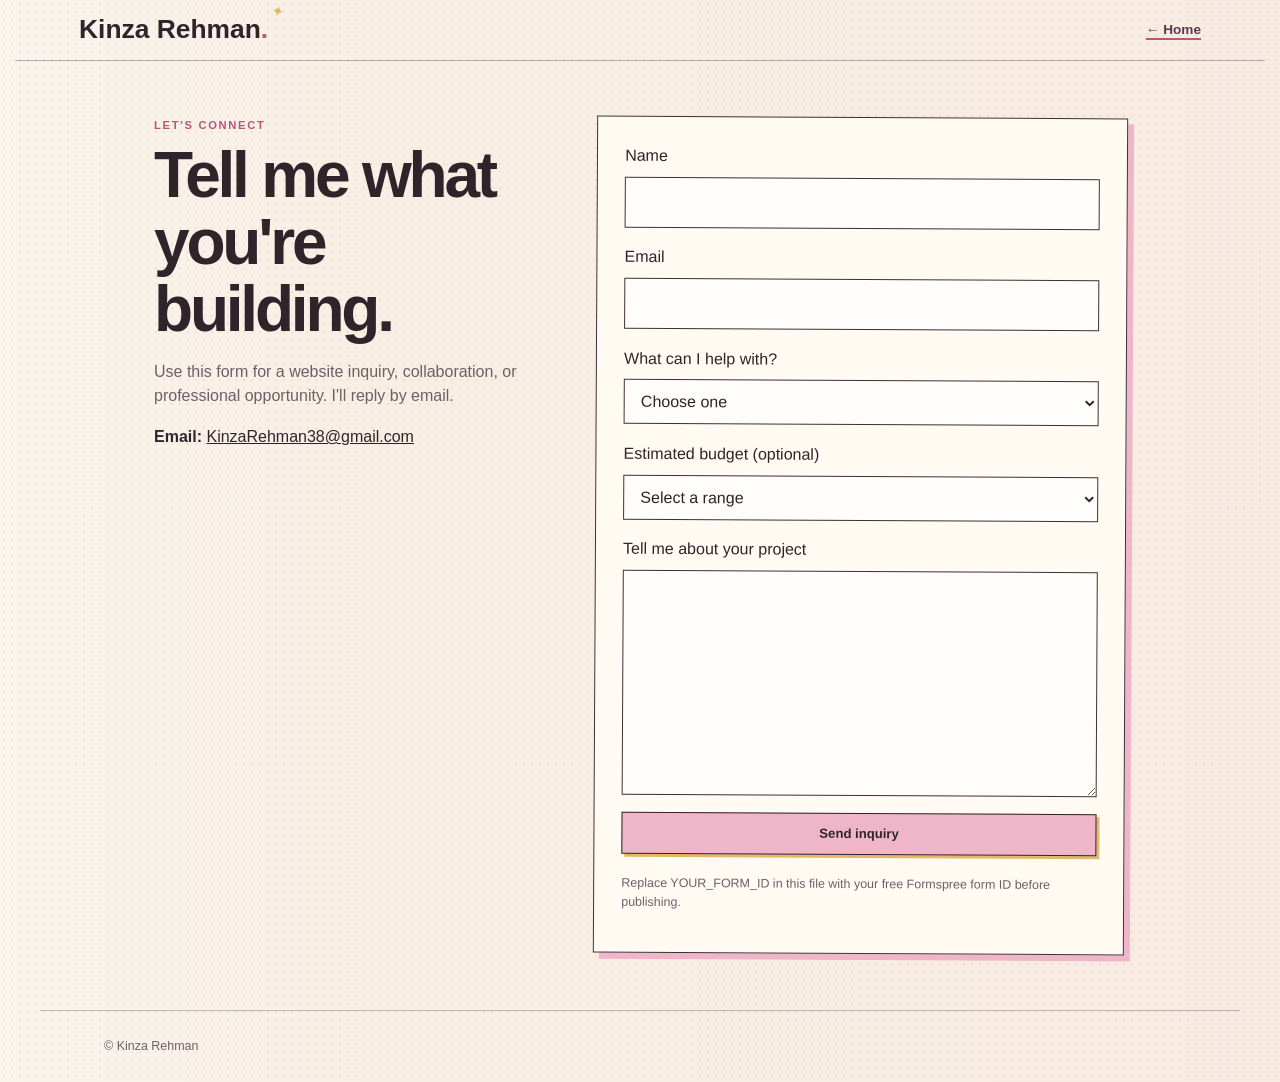
==== contact.html @ 25681f20 "editing main" ====
<!DOCTYPE html>
<html lang="en">
    <head>
    <meta charset="UTF-8">
    <meta name="viewport" content="width=device-width,initial-scale=1">
    <title>Contact | Kinza Rehman</title>
    <link rel="stylesheet" href="css/style.css">
    <script src="js/script.js" defer></script>
</head>
    <body>
        <header class="site-header">
            <a class="logo" href="index.html">Kinza Rehman<span>.</span></a>
            <a class="text-link" href="index.html">← Home</a>
        </header>
        <main class="page contact-layout">
            <div>
                <p class="eyebrow">Let's connect</p>
                <h1>Tell me what you're building.</h1>
                <p class="page-intro">Use this form for a website inquiry, collaboration, or professional opportunity. I'll reply by email.</p>
                <p><strong>Email:</strong> <a href="mailto:KinzaRehman38@gmail.com">KinzaRehman38@gmail.com</a></p></div>
                <form class="contact-form" action="https://formspree.io/f/YOUR_FORM_ID" method="POST">
                    <label for="name">Name</label>
                    <input id="name" name="name" type="text" required>
                    <label for="email">Email</label>
                    <input id="email" name="email" type="email" required>
                    <label for="reason">What can I help with?</label>
                    <select id="reason" name="reason" required>
                        <option value="">Choose one</option>
                        <option>Website project</option>
                        <option>Job opportunity</option>
                        <option>Collaboration</option>
                        <option>Other</option>
                    </select><label for="budget">Estimated budget (optional)</label>
                    <select id="budget" name="budget"><option value="">Select a range</option>
                        <option>$500–$1,000</option>
                        <option>$1,000–$2,500</option>
                        <option>$2,500+</option></select>
                    <label for="message">Tell me about your project</label>
                    <textarea id="message" name="message" rows="8" required></textarea>
                    <button class="button primary" type="submit">Send inquiry</button>
                    <p class="form-note">Replace YOUR_FORM_ID in this file with your free Formspree form ID before publishing.</p></form></main>
                    <footer>
                        <p>©<span id="year"></span> Kinza Rehman</p>
                    </footer>
                </body>
            </html>
---- css/style.css ----
/* =========================================
   VARIABLES
========================================= */

:root {
  --ink: #30242b;
  --muted: #705e67;
  --paper: #fffaf2;
  --cream: #f8efe4;
  --pink: #efb5c8;
  --rose: #b85679;
  --plum: #5c3850;
  --matcha: #cbd5ad;
  --green: #596c4e;
  --peach: #f3c89d;
  --lavender: #d9d0ed;
  --blue: #b9ced9;
  --yellow: #e4b868;
  --line: #3f3038;

  --serif: "Space Grotesk", sans-serif;
  --body: "DM Sans", sans-serif;

  --shadow-pink: 6px 6px 0 var(--pink);
  --shadow-green: 6px 6px 0 var(--matcha);
}


/* =========================================
   RESET
========================================= */

* {
  box-sizing: border-box;
}

html {
  scroll-behavior: smooth;
}

body {
  margin: 0;

  color: var(--ink);

  font-family: var(--body);
  line-height: 1.55;

  overflow-x: hidden;

  background-color: var(--cream);

  background-image:
    radial-gradient(
      rgba(63, 48, 56, 0.07) 0.8px,
      transparent 0.8px
    ),
    linear-gradient(
      90deg,
      rgba(255, 255, 255, 0.3),
      transparent 30%,
      rgba(239, 181, 200, 0.08)
    );

  background-size:
    8px 8px,
    100% 100%;
}

a {
  color: inherit;
}

img {
  display: block;
  max-width: 100%;
}

h1,
h2,
h3,
.logo {
  font-family: var(--serif);
  line-height: 1.05;
}


/* =========================================
   ACCESSIBILITY
========================================= */

.skip-link {
  position: absolute;
  left: -9999px;
}

.skip-link:focus {
  top: 1rem;
  left: 1rem;

  z-index: 9999;

  padding: 0.75rem 1rem;

  background: white;

  border: 2px solid var(--ink);
}


/* =========================================
   HEADER
========================================= */

.site-header {
  max-width: 1250px;

  margin: 0 auto;
  padding: 1rem 5%;

  display: flex;
  align-items: center;
  justify-content: space-between;

  border-bottom:
    1px solid rgba(63, 48, 56, 0.35);
}

.logo {
  position: relative;

  color: var(--ink);

  font-size: 1.65rem;
  font-weight: 700;

  text-decoration: none;
}

.logo span {
  color: var(--rose);
}

.logo::after {
  content: "✦";

  position: absolute;

  top: -0.7rem;
  right: -1rem;

  color: var(--yellow);

  font-size: 0.85rem;

  transform: rotate(12deg);
}


/* =========================================
   NAVIGATION
========================================= */

.site-header nav {
  display: flex;
  align-items: center;

  gap: 1.5rem;
}

.site-header nav a {
  position: relative;

  font-size: 0.88rem;
  font-weight: 600;

  text-decoration: none;
}

.site-header nav a:not(.nav-cta)::after {
  content: "";

  position: absolute;

  right: 0;
  bottom: -5px;
  left: 0;

  height: 3px;

  background: var(--pink);

  transform: scaleX(0) rotate(-1deg);

  transition: transform 0.2s ease;
}

.site-header nav a:hover::after,
.site-header nav a:focus-visible::after {
  transform: scaleX(1) rotate(-1deg);
}

.nav-cta {
  padding: 0.5rem 0.9rem;

  color: white;

  background: var(--plum);

  border: 1px solid var(--line);

  box-shadow: 3px 3px 0 var(--pink);

  transition:
    transform 0.2s ease,
    box-shadow 0.2s ease;
}

.nav-cta:hover {
  box-shadow: 5px 5px 0 var(--pink);

  transform: translate(-2px, -2px);
}

.menu-button {
  display: none;

  padding: 0.5rem 0.8rem;

  color: var(--ink);

  font: inherit;
  font-weight: 600;

  background: var(--paper);

  border: 1px solid var(--line);

  box-shadow: 3px 3px 0 var(--pink);

  cursor: pointer;
}


/* =========================================
   HERO
========================================= */

.hero {
  position: relative;

  max-width: 1200px;

  margin: 0 auto;

  padding: 2.8rem 5% 3rem;

  display: grid;

  grid-template-columns:
    minmax(0, 1.25fr)
    minmax(280px, 0.75fr);

  gap: 2.5rem;

  align-items: center;
}

.hero::before {
  content: "✿";

  position: absolute;

  top: 1.2rem;
  left: 1%;

  color: var(--matcha);

  font-size: 3rem;

  opacity: 0.65;

  transform: rotate(-14deg);
}

.hero::after {
  content: "ideas → systems → impact";

  position: absolute;

  right: 6%;
  bottom: 0.5rem;

  color: var(--rose);

  font-family: cursive;
  font-size: 0.85rem;

  transform: rotate(-3deg);
}

.hero-copy {
  position: relative;

  z-index: 2;
}


/* =========================================
   EYEBROW
========================================= */

.eyebrow {
  margin: 0 0 0.5rem;

  color: var(--rose);

  font-size: 0.7rem;
  font-weight: 700;

  letter-spacing: 0.15em;

  text-transform: uppercase;
}


/* =========================================
   HERO HEADING
========================================= */

.hero h1 {
  max-width: 720px;

  margin: 0 0 0.9rem;

  font-size:
    clamp(2.5rem, 4.4vw, 4.5rem);

  line-height: 0.98;

  letter-spacing: -0.055em;
}

.hero h1::after {
  content: "";

  display: block;

  width: 52%;
  height: 6px;

  margin-top: 0.35rem;

  background: var(--pink);
}


/* =========================================
   HERO TEXT
========================================= */

.hero-text {
  max-width: 680px;

  margin: 0;

  color: var(--muted);

  font-size: 0.96rem;
  line-height: 1.5;
}


/* =========================================
   STATUS
========================================= */

.status {
  display: inline-block;

  margin-top: 1rem;

  padding: 0.5rem 0.75rem;

  background: var(--paper);

  border: 1px dashed var(--line);

  box-shadow: 3px 3px 0 var(--matcha);

  font-size: 0.76rem;

  transform: rotate(-0.3deg);
}

.status span {
  display: inline-block;

  width: 8px;
  height: 8px;

  margin-right: 0.4rem;

  background: #66875d;

  border-radius: 50%;

  box-shadow:
    0 0 0 3px rgba(102, 135, 93, 0.18);
}


/* =========================================
   HERO SIDE CARD
========================================= */

.hero-card {
  position: relative;

  padding: 1.7rem;

  color: var(--paper);

  background: var(--plum);

  border: 1px solid var(--line);

  box-shadow: 8px 9px 0 var(--pink);

  transform: rotate(1deg);
}

.hero-card::before {
  content: "";

  position: absolute;

  top: -10px;
  left: 35%;

  width: 75px;
  height: 19px;

  background:
    rgba(226, 190, 123, 0.72);

  transform: rotate(-5deg);
}

.hero-card::after {
  content: "✦";

  position: absolute;

  right: 0.8rem;
  bottom: 0.6rem;

  color: var(--yellow);

  font-size: 1.5rem;

  transform: rotate(10deg);
}

.hero-card h2 {
  margin: 0.3rem 0 1.2rem;

  font-size:
    clamp(1.45rem, 2.2vw, 2.1rem);

  line-height: 1.1;
}

.card-label {
  margin: 0;

  color: var(--pink);

  font-size: 0.68rem;
  font-weight: 700;

  letter-spacing: 0.14em;

  text-transform: uppercase;
}


/* =========================================
   BUTTONS
========================================= */

.button-row {
  display: flex;
  flex-wrap: wrap;

  gap: 0.6rem;
}

.button {
  display: inline-block;

  padding: 0.6rem 0.85rem;

  font: inherit;
  font-size: 0.82rem;
  font-weight: 700;

  text-decoration: none;

  border: 1px solid currentColor;

  cursor: pointer;

  transition:
    transform 0.2s ease,
    box-shadow 0.2s ease;
}

.button:hover {
  transform: translate(-2px, -2px);
}

.primary {
  color: var(--ink);

  background: var(--pink);

  box-shadow: 3px 3px 0 var(--yellow);
}

.secondary {
  color: white;

  background: transparent;
}

.light {
  color: var(--plum);

  background: var(--paper);

  box-shadow: 4px 4px 0 var(--pink);
}


/* =========================================
   SOCIAL STRIP
========================================= */

.social-strip {
  position: relative;

  width: 101%;

  margin-left: -0.5%;

  padding: 1.25rem 5%;

  text-align: center;

  background: var(--matcha);

  border-block: 1px solid var(--line);

  transform: rotate(-0.2deg);
}

.social-strip h2 {
  margin: 0 0 0.8rem;

  font-size: 1rem;
}

.social-strip h2::before,
.social-strip h2::after {
  content: "✦";

  margin: 0 0.6rem;

  color: var(--rose);
}

.social-links {
  display: flex;
  flex-wrap: wrap;

  justify-content: center;
  align-items: center;

  gap: 0.75rem;
}

.social-links a {
  display: grid;

  width: 48px;
  height: 48px;

  place-items: center;

  background: var(--paper);

  border: 1px solid var(--line);

  box-shadow:
    3px 3px 0 rgba(63, 48, 56, 0.3);

  transition:
    transform 0.2s ease,
    background 0.2s ease;
}

.social-links a:nth-child(odd) {
  transform: rotate(-2deg);
}

.social-links a:nth-child(even) {
  transform: rotate(2deg);
}

.social-links a:hover,
.social-links a:focus-visible {
  background: var(--pink);

  transform:
    translateY(-4px)
    rotate(0);
}

.social-links img {
  width: 26px;
  height: 26px;

  object-fit: contain;

  mix-blend-mode: multiply;
}


/* =========================================
   MAIN SECTIONS
========================================= */

.section {
  position: relative;

  max-width: 1200px;

  margin: 0 auto;

  padding: 3.25rem 5%;
}

.section::before {
  content: "✦";

  position: absolute;

  top: 2.8rem;
  right: 2%;

  color: var(--yellow);

  font-size: 1.6rem;

  transform: rotate(15deg);
}


/* =========================================
   SECTION HEADINGS
========================================= */

.section-heading {
  display: flex;

  justify-content: space-between;
  align-items: end;

  gap: 2rem;

  margin-bottom: 1.4rem;
}

.section-heading h2 {
  margin: 0.2rem 0 0;

  font-size:
    clamp(2.2rem, 4vw, 3.7rem);

  letter-spacing: -0.05em;
}

.text-link,
.project-card a {
  color: var(--plum);

  font-weight: 700;

  text-decoration-color: var(--rose);

  text-decoration-thickness: 2px;

  text-underline-offset: 4px;
}

.text-link {
  font-size: 0.85rem;
}


/* =========================================
   PROJECT GRID
========================================= */

.project-grid {
  display: grid;

  grid-template-columns:
    repeat(3, minmax(0, 1fr));

  gap: 18px;

  align-items: stretch;
}


/* =========================================
   PROJECT CARDS
========================================= */

.project-card,
.project-card:nth-child(1),
.project-card:nth-child(2),
.project-card:nth-child(3) {
  position: relative;

  min-width: 0;

  margin-top: 0;

  overflow: hidden;

  display: flex;
  flex-direction: column;

  background: var(--paper);

  border: 1px solid var(--line);

  box-shadow:
    5px 5px 0 rgba(92, 56, 80, 0.16);

  transform: none;

  transition:
    transform 0.2s ease,
    box-shadow 0.2s ease;
}

.project-card::before {
  content: "";

  position: absolute;

  top: -8px;
  left: 40%;

  z-index: 5;

  width: 65px;
  height: 18px;

  background:
    rgba(222, 184, 115, 0.68);

  transform: rotate(-3deg);
}

.project-card:hover {
  z-index: 3;

  box-shadow:
    7px 7px 0 var(--pink);

  transform: translateY(-3px);
}


/* =========================================
   LIVE WEBSITE PREVIEW
========================================= */

.project-preview {
  position: relative;

  width: 100%;

  /*
    Same ratio as the virtual
    desktop iframe below.
  */
  aspect-ratio: 16 / 9;

  overflow: hidden;

  flex-shrink: 0;

  background: var(--paper);

  border-bottom: 1px solid var(--line);
}

.project-preview iframe {
  position: absolute;

  top: 0;
  left: 0;

  /*
    Each website renders as though
    it is on a 1440 × 810 laptop.
  */
  width: 1440px;
  height: 810px;

  margin: 0;
  padding: 0;

  border: 0;

  background: white;

  transform-origin: top left;
}


/* =========================================
   PLACEHOLDER PROJECT PREVIEWS
========================================= */

.empty-project-preview,
.preview-placeholder {
  position: absolute;

  inset: 0;

  display: flex;
  flex-direction: column;

  align-items: center;
  justify-content: center;

  padding: 1.5rem;

  text-align: center;

  background-color: #f5dfe7;

  background-image:
    radial-gradient(
      rgba(92, 56, 80, 0.1) 1px,
      transparent 1px
    );

  background-size: 10px 10px;
}

.coming-soon-content {
  text-align: center;
}

.coming-soon-number {
  display: block;

  margin-bottom: 0.35rem;

  color: var(--rose);

  font-family: var(--serif);

  font-size: 2rem;
  font-weight: 700;
}

.coming-soon-content p {
  margin: 0;

  color: var(--plum);

  font-family: var(--serif);

  font-size: 0.85rem;
  font-weight: 600;
}

.preview-placeholder span {
  color: var(--rose);

  font-size: 0.68rem;
  font-weight: 700;

  letter-spacing: 0.12em;

  text-transform: uppercase;
}

.preview-placeholder p {
  margin: 0.4rem 0 0;

  color: var(--ink);

  font-family: var(--serif);

  font-size: 0.85rem;
  font-weight: 600;
}


/* =========================================
   PROJECT BODY
========================================= */

.project-body {
  padding: 1.2rem;

  display: flex;
  flex: 1;
  flex-direction: column;
}

.project-type {
  margin: 0 0 0.35rem;

  color: var(--rose);

  font-size: 0.66rem;
  font-weight: 700;

  letter-spacing: 0.11em;

  text-transform: uppercase;
}

.project-body h3,
.project-body h2 {
  margin: 0 0 0.55rem;

  font-family: var(--serif);

  font-size: 1.3rem;

  line-height: 1.15;
}

.project-body > p:not(.project-type):not(.tags) {
  margin: 0 0 0.8rem;

  color: var(--muted);

  font-size: 0.84rem;

  line-height: 1.45;
}

.tags {
  margin-top: auto;
  margin-bottom: 0.7rem;

  padding-top: 0.6rem;

  color: var(--muted);

  font-size: 0.68rem;
  font-weight: 700;

  line-height: 1.4;

  letter-spacing: 0.04em;

  border-top:
    1px dashed rgba(63, 48, 56, 0.3);
}


/* =========================================
   PROJECT LINKS
========================================= */

.project-links {
  display: flex;
  flex-wrap: wrap;

  gap: 0.8rem;
}

.project-links a {
  color: var(--plum);

  font-size: 0.78rem;
  font-weight: 700;

  text-decoration: underline;

  text-decoration-color: var(--rose);

  text-underline-offset: 4px;
}

.project-links a:hover {
  color: var(--rose);
}


/* =========================================
   PASSION PROJECTS
========================================= */

.tinted {
  max-width: none;

  padding-inline:
    max(
      5%,
      calc((100% - 1200px) / 2 + 5%)
    );

  background-color: #f5dfe7;

  background-image:
    radial-gradient(
      rgba(92, 56, 80, 0.08) 0.7px,
      transparent 0.7px
    );

  background-size: 9px 9px;

  border-block:
    1px solid rgba(63, 48, 56, 0.25);
}

.tinted::after {
  content: "learning by making";

  position: absolute;

  right: 6%;
  bottom: 0.7rem;

  color: var(--rose);

  font-family: cursive;
  font-size: 0.85rem;

  transform: rotate(-3deg);
}


/* =========================================
   CONTACT BANNER
========================================= */

.contact-banner {
  position: relative;

  max-width: 1080px;

  margin: 3rem auto;

  padding: 2.2rem 2.5rem;

  display: flex;

  justify-content: space-between;
  align-items: center;

  gap: 2rem;

  overflow: hidden;

  color: white;

  background: var(--plum);

  border: 1px solid var(--line);

  box-shadow: 8px 8px 0 var(--yellow);

  transform: rotate(-0.3deg);
}

.contact-banner::before {
  content: "✿";

  position: absolute;

  right: 20%;
  bottom: -4rem;

  color:
    rgba(255, 255, 255, 0.1);

  font-size: 10rem;
}

.contact-banner h2 {
  position: relative;

  z-index: 2;

  max-width: 720px;

  margin: 0.2rem 0;

  font-size:
    clamp(2rem, 3.5vw, 3.2rem);
}

.contact-banner .eyebrow {
  color: var(--pink);
}


/* =========================================
   FOOTER
========================================= */

footer {
  max-width: 1200px;

  margin: 0 auto;

  padding: 1.6rem 5%;

  display: flex;

  justify-content: space-between;

  gap: 1rem;

  color: var(--muted);

  border-top:
    1px solid rgba(63, 48, 56, 0.3);

  font-size: 0.78rem;
}

footer p {
  margin: 0;
}


/* =========================================
   CONTACT / GENERAL PAGE
========================================= */

.page {
  max-width: 1100px;

  margin: 0 auto;

  padding: 3.5rem 5%;
}

.page h1 {
  margin: 0.3rem 0;

  font-size:
    clamp(2.8rem, 5vw, 5rem);

  letter-spacing: -0.05em;
}

.page-intro {
  max-width: 680px;

  color: var(--muted);

  font-size: 1rem;
}


/* =========================================
   CONTACT LAYOUT
========================================= */

.contact-layout {
  display: grid;

  grid-template-columns:
    0.85fr 1.15fr;

  gap: 3rem;

  align-items: start;
}

.contact-form {
  display: grid;

  gap: 0.5rem;

  padding: 1.7rem;

  background: var(--paper);

  border: 1px solid var(--line);

  box-shadow: var(--shadow-pink);

  transform: rotate(0.3deg);
}

.contact-form input,
.contact-form select,
.contact-form textarea {
  width: 100%;

  margin-bottom: 0.6rem;

  padding: 0.75rem;

  color: var(--ink);

  font: inherit;

  background: #fffdf9;

  border: 1px solid var(--line);

  border-radius: 0;
}

.contact-form input:focus,
.contact-form select:focus,
.contact-form textarea:focus {
  outline: 3px solid var(--pink);

  outline-offset: 2px;
}

.form-note {
  color: var(--muted);

  font-size: 0.78rem;
}


/* =========================================
   TABLET
========================================= */

@media (max-width: 900px) {

  .project-grid {
    grid-template-columns:
      repeat(2, minmax(0, 1fr));
  }

}


/* =========================================
   MOBILE NAV + HERO
========================================= */

@media (max-width: 850px) {

  .site-header {
    position: relative;
  }

  .menu-button {
    display: block;
  }

  .site-header nav {
    position: absolute;

    top: 4.2rem;
    right: 5%;
    left: 5%;

    z-index: 20;

    display: none;

    padding: 1rem;

    align-items: stretch;

    background: var(--paper);

    border: 1px solid var(--line);

    box-shadow:
      6px 6px 0 var(--pink);

    flex-direction: column;
  }

  .site-header nav.open {
    display: flex;
  }


  /* HERO */

  .hero {
    padding: 2.5rem 5% 3rem;

    grid-template-columns: 1fr;

    gap: 1.8rem;
  }

  .hero h1 {
    max-width: 680px;
  }

  .hero-card {
    max-width: 570px;

    padding: 1.5rem;
  }

  .hero::after {
    display: none;
  }


  /* SECTION HEADINGS */

  .section-heading {
    align-items: flex-start;

    flex-direction: column;

    gap: 0.6rem;
  }


  /* CONTACT */

  .contact-layout {
    grid-template-columns: 1fr;
  }

  .contact-banner {
    margin-right: 5%;
    margin-left: 5%;

    align-items: flex-start;

    flex-direction: column;
  }

}


/* =========================================
   SINGLE COLUMN PROJECTS
========================================= */

@media (max-width: 650px) {

  .project-grid {
    grid-template-columns: 1fr;
  }

  .project-card {
    max-width: 520px;

    margin-inline: auto;
  }

}


/* =========================================
   SMALL MOBILE
========================================= */

@media (max-width: 520px) {

  .site-header {
    padding:
      0.9rem 6%;
  }

  .hero {
    padding:
      2.2rem 6% 2.6rem;
  }

  .hero::before {
    display: none;
  }

  .hero h1 {
    font-size:
      clamp(2.4rem, 12vw, 3.1rem);
  }

  .hero-text {
    font-size: 0.9rem;
  }

  .hero-card {
    padding: 1.4rem;

    box-shadow:
      6px 7px 0 var(--pink);
  }

  .status {
    font-size: 0.7rem;
  }


  /* SOCIAL */

  .social-strip {
    padding:
      1.1rem 6%;
  }

  .social-links {
    gap: 0.6rem;
  }

  .social-links a {
    width: 43px;
    height: 43px;
  }

  .social-links img {
    width: 24px;
    height: 24px;
  }


  /* SECTIONS */

  .section {
    padding:
      2.8rem 6%;
  }

  .section-heading {
    margin-bottom: 1.1rem;
  }

  .section-heading h2 {
    font-size: 2.5rem;
  }


  /* PROJECTS */

  .project-grid {
    gap: 1rem;
  }

  .project-body {
    padding: 1.1rem;
  }


  /* CONTACT */

  .contact-banner {
    margin-top: 2.5rem;
    margin-bottom: 2.5rem;

    padding: 1.8rem;
  }

  .contact-banner h2 {
    font-size: 2rem;
  }


  /* FOOTER */

  footer {
    padding:
      1.4rem 6%;

    align-items: flex-start;

    flex-direction: column;

    gap: 0.25rem;
  }

}


/* =========================================
   REDUCED MOTION
========================================= */

@media (prefers-reduced-motion: reduce) {

  html {
    scroll-behavior: auto;
  }

  *,
  *::before,
  *::after {
    transition: none !important;
  }

}
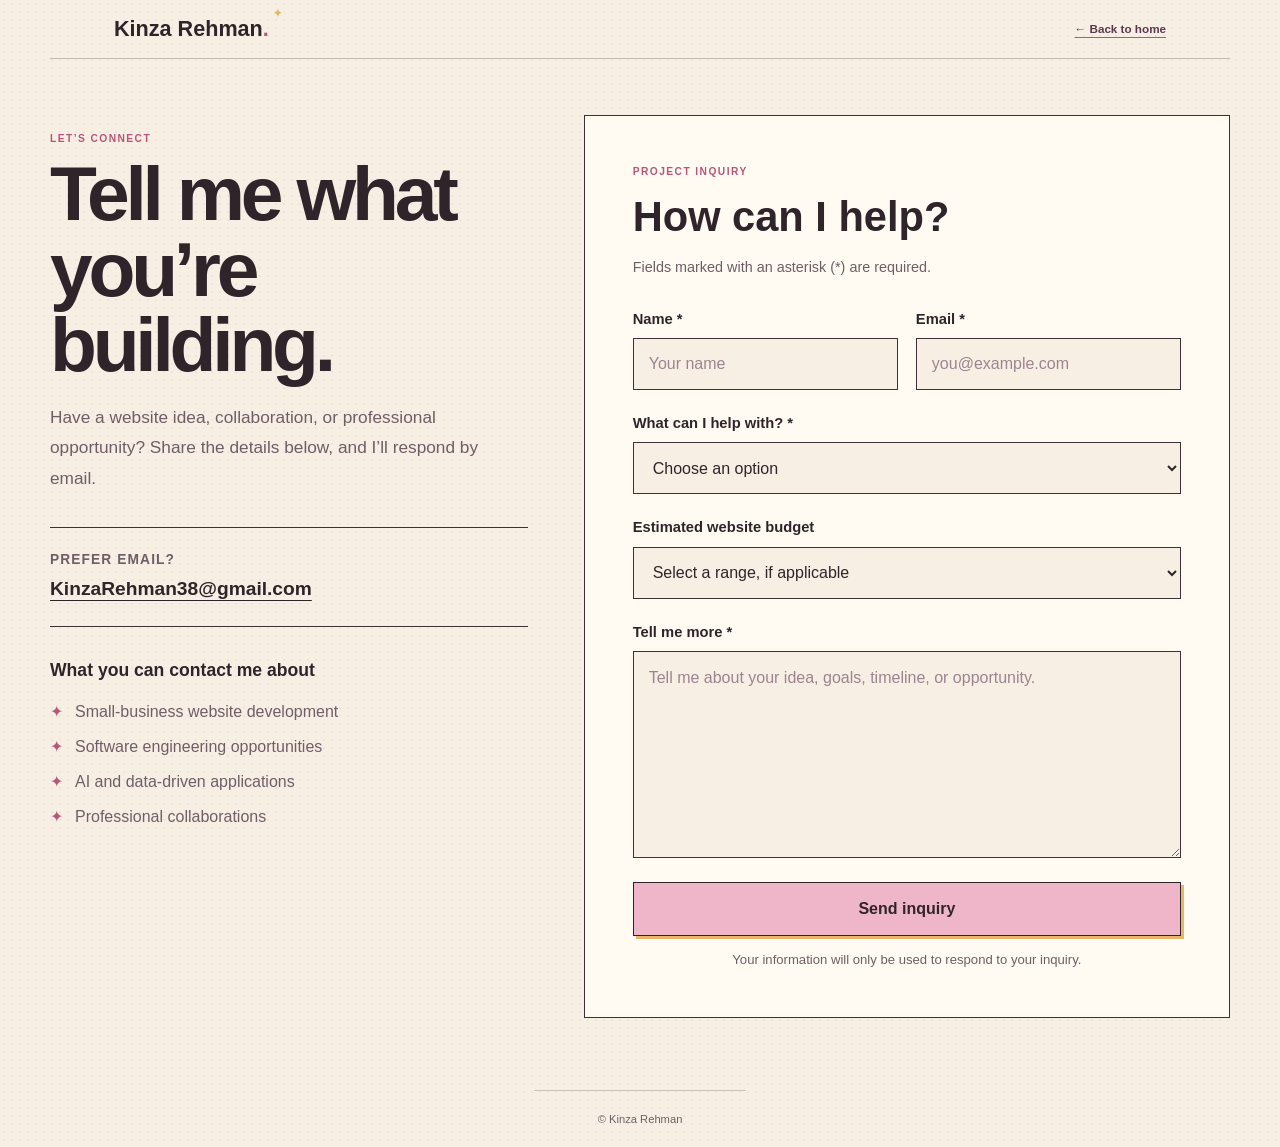
==== commit c192aa64: "adding new components" ====
--- a/contact.html
+++ b/contact.html
@@ -1,46 +1,155 @@
 <!DOCTYPE html>
 <html lang="en">
-    <head>
-    <meta charset="UTF-8">
-    <meta name="viewport" content="width=device-width,initial-scale=1">
-    <title>Contact | Kinza Rehman</title>
-    <link rel="stylesheet" href="css/style.css">
-    <script src="js/script.js" defer></script>
+<head>
+  <meta charset="UTF-8">
+  <meta name="viewport" content="width=device-width, initial-scale=1">
+  <meta
+    name="description"
+    content="Contact Kinza Rehman about website projects, collaborations, and software engineering opportunities."
+  >
+  <title>Contact | Kinza Rehman</title>
+
+  <link rel="stylesheet" href="css/style.css">
+  <script src="js/script.js" defer></script>
 </head>
-    <body>
-        <header class="site-header">
-            <a class="logo" href="index.html">Kinza Rehman<span>.</span></a>
-            <a class="text-link" href="index.html">← Home</a>
-        </header>
-        <main class="page contact-layout">
-            <div>
-                <p class="eyebrow">Let's connect</p>
-                <h1>Tell me what you're building.</h1>
-                <p class="page-intro">Use this form for a website inquiry, collaboration, or professional opportunity. I'll reply by email.</p>
-                <p><strong>Email:</strong> <a href="mailto:KinzaRehman38@gmail.com">KinzaRehman38@gmail.com</a></p></div>
-                <form class="contact-form" action="https://formspree.io/f/YOUR_FORM_ID" method="POST">
-                    <label for="name">Name</label>
-                    <input id="name" name="name" type="text" required>
-                    <label for="email">Email</label>
-                    <input id="email" name="email" type="email" required>
-                    <label for="reason">What can I help with?</label>
-                    <select id="reason" name="reason" required>
-                        <option value="">Choose one</option>
-                        <option>Website project</option>
-                        <option>Job opportunity</option>
-                        <option>Collaboration</option>
-                        <option>Other</option>
-                    </select><label for="budget">Estimated budget (optional)</label>
-                    <select id="budget" name="budget"><option value="">Select a range</option>
-                        <option>$500–$1,000</option>
-                        <option>$1,000–$2,500</option>
-                        <option>$2,500+</option></select>
-                    <label for="message">Tell me about your project</label>
-                    <textarea id="message" name="message" rows="8" required></textarea>
-                    <button class="button primary" type="submit">Send inquiry</button>
-                    <p class="form-note">Replace YOUR_FORM_ID in this file with your free Formspree form ID before publishing.</p></form></main>
-                    <footer>
-                        <p>©<span id="year"></span> Kinza Rehman</p>
-                    </footer>
-                </body>
-            </html>+
+<body class="contact-page">
+  <header class="site-header">
+    <a class="logo" href="index.html">
+      Kinza Rehman<span>.</span>
+    </a>
+
+    <a class="text-link" href="index.html">← Back to home</a>
+  </header>
+
+  <main class="page contact-layout">
+    <section class="contact-intro" aria-labelledby="contact-title">
+      <p class="eyebrow">Let’s connect</p>
+
+      <h1 id="contact-title">Tell me what you’re building.</h1>
+
+      <p class="page-intro">
+        Have a website idea, collaboration, or professional opportunity?
+        Share the details below, and I’ll respond by email.
+      </p>
+
+      <div class="contact-details">
+        <p class="contact-details-label">Prefer email?</p>
+
+        <a
+          class="contact-email"
+          href="mailto:KinzaRehman38@gmail.com"
+        >
+          KinzaRehman38@gmail.com
+        </a>
+      </div>
+
+      <div class="contact-expectations">
+        <h2>What you can contact me about</h2>
+
+        <ul>
+          <li>Small-business website development</li>
+          <li>Software engineering opportunities</li>
+          <li>AI and data-driven applications</li>
+          <li>Professional collaborations</li>
+        </ul>
+      </div>
+    </section>
+
+    <section class="contact-form-panel" aria-labelledby="form-title">
+      <div class="form-heading">
+        <p class="eyebrow">Project inquiry</p>
+        <h2 id="form-title">How can I help?</h2>
+        <p>Fields marked with an asterisk (*) are required.</p>
+      </div>
+
+      <form
+        class="contact-form"
+        action="https://formspree.io/f/YOUR_FORM_ID"
+        method="POST"
+      >
+        <div class="form-row">
+          <div class="form-field">
+            <label for="name">Name *</label>
+            <input
+              id="name"
+              name="name"
+              type="text"
+              autocomplete="name"
+              placeholder="Your name"
+              required
+            >
+          </div>
+
+          <div class="form-field">
+            <label for="email">Email *</label>
+            <input
+              id="email"
+              name="email"
+              type="email"
+              autocomplete="email"
+              placeholder="you@example.com"
+              required
+            >
+          </div>
+        </div>
+
+        <div class="form-field">
+          <label for="reason">What can I help with? *</label>
+
+          <select id="reason" name="reason" required>
+            <option value="" disabled selected>Choose an option</option>
+            <option value="website-project">Website project</option>
+            <option value="job-opportunity">Job opportunity</option>
+            <option value="collaboration">Collaboration</option>
+            <option value="other">Other</option>
+          </select>
+        </div>
+
+        <div class="form-field">
+          <label for="budget">Estimated website budget</label>
+
+          <select id="budget" name="budget">
+            <option value="" selected>Select a range, if applicable</option>
+            <option value="500-1000">$500–$1,000</option>
+            <option value="1000-2500">$1,000–$2,500</option>
+            <option value="2500-plus">$2,500+</option>
+            <option value="not-sure">I’m not sure yet</option>
+            <option value="not-applicable">Not applicable</option>
+          </select>
+        </div>
+
+        <div class="form-field">
+          <label for="message">Tell me more *</label>
+
+          <textarea
+            id="message"
+            name="message"
+            rows="7"
+            placeholder="Tell me about your idea, goals, timeline, or opportunity."
+            required
+          ></textarea>
+        </div>
+
+        <input
+          type="hidden"
+          name="_subject"
+          value="New portfolio inquiry"
+        >
+
+        <button class="button primary submit-button" type="submit">
+          Send inquiry
+        </button>
+
+        <p class="privacy-note">
+          Your information will only be used to respond to your inquiry.
+        </p>
+      </form>
+    </section>
+  </main>
+
+  <footer class="site-footer">
+    <p>© <span id="year"></span> Kinza Rehman</p>
+  </footer>
+</body>
+</html>
--- a/css/style.css
+++ b/css/style.css
@@ -5,24 +5,26 @@
 :root {
   --ink: #30242b;
   --muted: #705e67;
+
   --paper: #fffaf2;
   --cream: #f8efe4;
+
   --pink: #efb5c8;
   --rose: #b85679;
   --plum: #5c3850;
+
   --matcha: #cbd5ad;
   --green: #596c4e;
+
   --peach: #f3c89d;
   --lavender: #d9d0ed;
   --blue: #b9ced9;
   --yellow: #e4b868;
+
   --line: #3f3038;
 
-  --serif: "Space Grotesk", sans-serif;
-  --body: "DM Sans", sans-serif;
-
-  --shadow-pink: 6px 6px 0 var(--pink);
-  --shadow-green: 6px 6px 0 var(--matcha);
+  --heading: "Space Grotesk", Arial, sans-serif;
+  --body: "DM Sans", Arial, sans-serif;
 }
 
 
@@ -41,47 +43,38 @@
 body {
   margin: 0;
 
+  overflow-x: hidden;
+
   color: var(--ink);
 
   font-family: var(--body);
-  line-height: 1.55;
-
-  overflow-x: hidden;
+  line-height: 1.5;
 
   background-color: var(--cream);
 
   background-image:
     radial-gradient(
-      rgba(63, 48, 56, 0.07) 0.8px,
+      rgba(63, 48, 56, 0.06) 0.8px,
       transparent 0.8px
-    ),
-    linear-gradient(
-      90deg,
-      rgba(255, 255, 255, 0.3),
-      transparent 30%,
-      rgba(239, 181, 200, 0.08)
     );
 
-  background-size:
-    8px 8px,
-    100% 100%;
-}
-
-a {
-  color: inherit;
+  background-size: 8px 8px;
 }
 
 img {
   display: block;
   max-width: 100%;
+}
+
+a {
+  color: inherit;
 }
 
 h1,
 h2,
 h3,
 .logo {
-  font-family: var(--serif);
-  line-height: 1.05;
+  font-family: var(--heading);
 }
 
 
@@ -100,7 +93,7 @@
 
   z-index: 9999;
 
-  padding: 0.75rem 1rem;
+  padding: 0.7rem 1rem;
 
   background: white;
 
@@ -113,25 +106,25 @@
 ========================================= */
 
 .site-header {
-  max-width: 1250px;
+  max-width: 1200px;
 
   margin: 0 auto;
-  padding: 1rem 5%;
+
+  padding: 0.8rem 5%;
 
   display: flex;
+
   align-items: center;
   justify-content: space-between;
 
   border-bottom:
-    1px solid rgba(63, 48, 56, 0.35);
+    1px solid rgba(63, 48, 56, 0.28);
 }
 
 .logo {
   position: relative;
 
-  color: var(--ink);
-
-  font-size: 1.65rem;
+  font-size: 1.35rem;
   font-weight: 700;
 
   text-decoration: none;
@@ -146,14 +139,12 @@
 
   position: absolute;
 
-  top: -0.7rem;
-  right: -1rem;
+  top: -0.5rem;
+  right: -0.85rem;
 
   color: var(--yellow);
 
-  font-size: 0.85rem;
-
-  transform: rotate(12deg);
+  font-size: 0.7rem;
 }
 
 
@@ -163,697 +154,533 @@
 
 .site-header nav {
   display: flex;
+
   align-items: center;
 
-  gap: 1.5rem;
+  gap: 1.2rem;
 }
 
 .site-header nav a {
+  font-size: 0.82rem;
+  font-weight: 600;
+
+  text-decoration: none;
+}
+
+.site-header nav a:hover {
+  color: var(--rose);
+}
+
+.nav-cta {
+  padding: 0.45rem 0.75rem;
+
+  color: white !important;
+
+  background: var(--plum);
+
+  border: 1px solid var(--line);
+
+  box-shadow: 3px 3px 0 var(--pink);
+}
+
+.menu-button {
+  display: none;
+
+  padding: 0.45rem 0.75rem;
+
+  color: var(--ink);
+
+  font: inherit;
+  font-size: 0.8rem;
+  font-weight: 700;
+
+  background: var(--paper);
+
+  border: 1px solid var(--line);
+
+  border-radius: 0;
+
+  box-shadow: 3px 3px 0 var(--pink);
+
+  cursor: pointer;
+}
+
+
+/* =========================================
+   HERO
+========================================= */
+
+.hero {
   position: relative;
 
-  font-size: 0.88rem;
-  font-weight: 600;
+  max-width: 1200px;
+
+  margin: 0 auto;
+
+  padding: 2rem 5%;
+
+  display: grid;
+
+  grid-template-columns:
+    minmax(0, 1.3fr)
+    minmax(270px, 0.7fr);
+
+  gap: 2rem;
+
+  align-items: center;
+}
+
+.hero::before {
+  content: "✿";
+
+  position: absolute;
+
+  top: 0.7rem;
+  left: 1%;
+
+  color: var(--matcha);
+
+  font-size: 2.3rem;
+
+  opacity: 0.65;
+}
+
+.hero-copy {
+  position: relative;
+
+  z-index: 2;
+}
+
+.eyebrow {
+  margin: 0 0 0.35rem;
+
+  color: var(--rose);
+
+  font-size: 0.64rem;
+  font-weight: 700;
+
+  letter-spacing: 0.14em;
+
+  text-transform: uppercase;
+}
+
+.hero h1 {
+  max-width: 700px;
+
+  margin: 0 0 0.7rem;
+
+  font-size:
+    clamp(2.4rem, 4.2vw, 4.1rem);
+
+  line-height: 0.98;
+
+  letter-spacing: -0.055em;
+}
+
+.hero h1::after {
+  content: "";
+
+  display: block;
+
+  width: 48%;
+  height: 5px;
+
+  margin-top: 0.35rem;
+
+  background: var(--pink);
+}
+
+.hero-text {
+  max-width: 670px;
+
+  margin: 0;
+
+  color: var(--muted);
+
+  font-size: 0.9rem;
+
+  line-height: 1.45;
+}
+
+
+/* =========================================
+   STATUS
+========================================= */
+
+.status {
+  display: inline-block;
+
+  margin-top: 0.75rem;
+
+  padding: 0.4rem 0.6rem;
+
+  font-size: 0.69rem;
+
+  background: var(--paper);
+
+  border: 1px dashed var(--line);
+
+  box-shadow: 3px 3px 0 var(--matcha);
+}
+
+.status span {
+  display: inline-block;
+
+  width: 7px;
+  height: 7px;
+
+  margin-right: 0.35rem;
+
+  background: #66875d;
+
+  border-radius: 50%;
+}
+
+
+/* =========================================
+   HERO CARD
+========================================= */
+
+.hero-card {
+  position: relative;
+
+  padding: 1.35rem;
+
+  color: var(--paper);
+
+  background: var(--plum);
+
+  border: 1px solid var(--line);
+
+  box-shadow: 7px 8px 0 var(--pink);
+}
+
+.hero-card::before {
+  content: "";
+
+  position: absolute;
+
+  top: -8px;
+  left: 35%;
+
+  width: 65px;
+  height: 16px;
+
+  background:
+    rgba(226, 190, 123, 0.75);
+
+  transform: rotate(-4deg);
+}
+
+.hero-card h2 {
+  margin: 0.25rem 0 0.9rem;
+
+  font-size:
+    clamp(1.3rem, 2vw, 1.85rem);
+
+  line-height: 1.1;
+}
+
+.card-label {
+  margin: 0;
+
+  color: var(--pink);
+
+  font-size: 0.61rem;
+  font-weight: 700;
+
+  letter-spacing: 0.14em;
+
+  text-transform: uppercase;
+}
+
+
+/* =========================================
+   BUTTONS
+========================================= */
+
+.button-row {
+  display: flex;
+  flex-wrap: wrap;
+
+  gap: 0.5rem;
+}
+
+.button {
+  display: inline-block;
+
+  padding: 0.52rem 0.72rem;
+
+  font-size: 0.74rem;
+  font-weight: 700;
 
   text-decoration: none;
-}
-
-.site-header nav a:not(.nav-cta)::after {
-  content: "";
-
-  position: absolute;
-
-  right: 0;
-  bottom: -5px;
-  left: 0;
-
-  height: 3px;
-
-  background: var(--pink);
-
-  transform: scaleX(0) rotate(-1deg);
-
-  transition: transform 0.2s ease;
-}
-
-.site-header nav a:hover::after,
-.site-header nav a:focus-visible::after {
-  transform: scaleX(1) rotate(-1deg);
-}
-
-.nav-cta {
-  padding: 0.5rem 0.9rem;
-
-  color: white;
-
-  background: var(--plum);
-
-  border: 1px solid var(--line);
-
-  box-shadow: 3px 3px 0 var(--pink);
+
+  border: 1px solid currentColor;
+
+  border-radius: 0;
 
   transition:
     transform 0.2s ease,
     box-shadow 0.2s ease;
 }
 
-.nav-cta:hover {
-  box-shadow: 5px 5px 0 var(--pink);
-
+.button:hover {
   transform: translate(-2px, -2px);
 }
 
-.menu-button {
-  display: none;
-
-  padding: 0.5rem 0.8rem;
-
+.primary {
   color: var(--ink);
 
-  font: inherit;
-  font-weight: 600;
+  background: var(--pink);
+
+  box-shadow: 3px 3px 0 var(--yellow);
+}
+
+.secondary {
+  color: white;
+
+  background: transparent;
+}
+
+.light {
+  color: var(--plum);
 
   background: var(--paper);
 
-  border: 1px solid var(--line);
-
-  box-shadow: 3px 3px 0 var(--pink);
-
-  cursor: pointer;
-}
-
-
-/* =========================================
-   HERO
-========================================= */
-
-.hero {
-  position: relative;
-
-  max-width: 1200px;
-
-  margin: 0 auto;
-
-  padding: 2.8rem 5% 3rem;
-
-  display: grid;
-
-  grid-template-columns:
-    minmax(0, 1.25fr)
-    minmax(280px, 0.75fr);
-
-  gap: 2.5rem;
-
-  align-items: center;
-}
-
-.hero::before {
-  content: "✿";
-
-  position: absolute;
-
-  top: 1.2rem;
-  left: 1%;
-
-  color: var(--matcha);
-
-  font-size: 3rem;
-
-  opacity: 0.65;
-
-  transform: rotate(-14deg);
-}
-
-.hero::after {
-  content: "ideas → systems → impact";
-
-  position: absolute;
-
-  right: 6%;
-  bottom: 0.5rem;
-
-  color: var(--rose);
-
-  font-family: cursive;
-  font-size: 0.85rem;
-
-  transform: rotate(-3deg);
-}
-
-.hero-copy {
-  position: relative;
-
-  z-index: 2;
-}
-
-
-/* =========================================
-   EYEBROW
-========================================= */
-
-.eyebrow {
+  box-shadow: 4px 4px 0 var(--pink);
+}
+
+
+/* =========================================
+   SOCIAL STRIP
+========================================= */
+
+.social-strip {
+  padding: 0.85rem 5%;
+
+  text-align: center;
+
+  background: var(--matcha);
+
+  border-block: 1px solid var(--line);
+}
+
+.social-strip h2 {
   margin: 0 0 0.5rem;
 
-  color: var(--rose);
-
-  font-size: 0.7rem;
-  font-weight: 700;
-
-  letter-spacing: 0.15em;
-
-  text-transform: uppercase;
-}
-
-
-/* =========================================
-   HERO HEADING
-========================================= */
-
-.hero h1 {
-  max-width: 720px;
-
-  margin: 0 0 0.9rem;
-
-  font-size:
-    clamp(2.5rem, 4.4vw, 4.5rem);
-
-  line-height: 0.98;
-
-  letter-spacing: -0.055em;
-}
-
-.hero h1::after {
-  content: "";
-
-  display: block;
-
-  width: 52%;
-  height: 6px;
-
-  margin-top: 0.35rem;
-
-  background: var(--pink);
-}
-
-
-/* =========================================
-   HERO TEXT
-========================================= */
-
-.hero-text {
-  max-width: 680px;
-
-  margin: 0;
-
-  color: var(--muted);
-
-  font-size: 0.96rem;
-  line-height: 1.5;
-}
-
-
-/* =========================================
-   STATUS
-========================================= */
-
-.status {
-  display: inline-block;
-
-  margin-top: 1rem;
-
-  padding: 0.5rem 0.75rem;
-
-  background: var(--paper);
-
-  border: 1px dashed var(--line);
-
-  box-shadow: 3px 3px 0 var(--matcha);
-
-  font-size: 0.76rem;
-
-  transform: rotate(-0.3deg);
-}
-
-.status span {
-  display: inline-block;
-
-  width: 8px;
-  height: 8px;
-
-  margin-right: 0.4rem;
-
-  background: #66875d;
-
-  border-radius: 50%;
-
-  box-shadow:
-    0 0 0 3px rgba(102, 135, 93, 0.18);
-}
-
-
-/* =========================================
-   HERO SIDE CARD
-========================================= */
-
-.hero-card {
-  position: relative;
-
-  padding: 1.7rem;
-
-  color: var(--paper);
-
-  background: var(--plum);
-
-  border: 1px solid var(--line);
-
-  box-shadow: 8px 9px 0 var(--pink);
-
-  transform: rotate(1deg);
-}
-
-.hero-card::before {
-  content: "";
-
-  position: absolute;
-
-  top: -10px;
-  left: 35%;
-
-  width: 75px;
-  height: 19px;
-
-  background:
-    rgba(226, 190, 123, 0.72);
-
-  transform: rotate(-5deg);
-}
-
-.hero-card::after {
-  content: "✦";
-
-  position: absolute;
-
-  right: 0.8rem;
-  bottom: 0.6rem;
-
-  color: var(--yellow);
-
-  font-size: 1.5rem;
-
-  transform: rotate(10deg);
-}
-
-.hero-card h2 {
-  margin: 0.3rem 0 1.2rem;
-
-  font-size:
-    clamp(1.45rem, 2.2vw, 2.1rem);
-
-  line-height: 1.1;
-}
-
-.card-label {
-  margin: 0;
-
-  color: var(--pink);
-
-  font-size: 0.68rem;
-  font-weight: 700;
-
-  letter-spacing: 0.14em;
-
-  text-transform: uppercase;
-}
-
-
-/* =========================================
-   BUTTONS
-========================================= */
-
-.button-row {
+  font-size: 0.82rem;
+}
+
+.social-links {
   display: flex;
   flex-wrap: wrap;
 
-  gap: 0.6rem;
-}
-
-.button {
-  display: inline-block;
-
-  padding: 0.6rem 0.85rem;
-
-  font: inherit;
-  font-size: 0.82rem;
-  font-weight: 700;
-
-  text-decoration: none;
-
-  border: 1px solid currentColor;
-
-  cursor: pointer;
+  justify-content: center;
+  align-items: center;
+
+  gap: 0.5rem;
+}
+
+.social-links a {
+  display: grid;
+
+  width: 40px;
+  height: 40px;
+
+  place-items: center;
+
+  background: var(--paper);
+
+  border: 1px solid var(--line);
+
+  box-shadow:
+    2px 2px 0 rgba(63, 48, 56, 0.3);
+
+  transition:
+    transform 0.2s ease,
+    background 0.2s ease;
+}
+
+.social-links a:hover {
+  background: var(--pink);
+
+  transform: translateY(-2px);
+}
+
+.social-links img {
+  width: 22px;
+  height: 22px;
+
+  object-fit: contain;
+
+  mix-blend-mode: multiply;
+}
+
+
+/* =========================================
+   SECTIONS
+========================================= */
+
+.section {
+  position: relative;
+
+  max-width: 1200px;
+
+  margin: 0 auto;
+
+  padding: 2.5rem 5%;
+}
+
+.section-heading {
+  display: flex;
+
+  justify-content: space-between;
+  align-items: end;
+
+  gap: 1rem;
+
+  margin-bottom: 1rem;
+}
+
+.section-heading h2 {
+  margin: 0.1rem 0 0;
+
+  font-size:
+    clamp(2rem, 3.4vw, 3.25rem);
+
+  line-height: 1;
+
+  letter-spacing: -0.045em;
+}
+
+.text-link {
+  color: var(--plum);
+
+  font-size: 0.73rem;
+  font-weight: 700;
+
+  text-decoration-color: var(--rose);
+
+  text-underline-offset: 4px;
+}
+
+
+/* =========================================
+   PROJECT GRID
+========================================= */
+
+.project-grid {
+  display: grid;
+
+  grid-template-columns:
+    repeat(3, minmax(0, 1fr));
+
+  gap: 16px;
+
+  align-items: stretch;
+}
+
+
+/* =========================================
+   PROJECT CARD
+========================================= */
+
+.project-card {
+  min-width: 0;
+
+  margin: 0;
+
+  overflow: hidden;
+
+  display: flex;
+  flex-direction: column;
+
+  background: var(--paper);
+
+  border: 1px solid var(--line);
+
+  border-radius: 0;
+
+  box-shadow:
+    4px 4px 0 rgba(92, 56, 80, 0.15);
+
+  transform: none;
 
   transition:
     transform 0.2s ease,
     box-shadow 0.2s ease;
 }
 
-.button:hover {
-  transform: translate(-2px, -2px);
-}
-
-.primary {
-  color: var(--ink);
-
-  background: var(--pink);
-
-  box-shadow: 3px 3px 0 var(--yellow);
-}
-
-.secondary {
-  color: white;
-
-  background: transparent;
-}
-
-.light {
-  color: var(--plum);
-
-  background: var(--paper);
-
-  box-shadow: 4px 4px 0 var(--pink);
-}
-
-
-/* =========================================
-   SOCIAL STRIP
-========================================= */
-
-.social-strip {
-  position: relative;
-
-  width: 101%;
-
-  margin-left: -0.5%;
-
-  padding: 1.25rem 5%;
-
-  text-align: center;
-
-  background: var(--matcha);
-
-  border-block: 1px solid var(--line);
-
-  transform: rotate(-0.2deg);
-}
-
-.social-strip h2 {
-  margin: 0 0 0.8rem;
-
-  font-size: 1rem;
-}
-
-.social-strip h2::before,
-.social-strip h2::after {
-  content: "✦";
-
-  margin: 0 0.6rem;
-
-  color: var(--rose);
-}
-
-.social-links {
-  display: flex;
-  flex-wrap: wrap;
-
-  justify-content: center;
-  align-items: center;
-
-  gap: 0.75rem;
-}
-
-.social-links a {
-  display: grid;
-
-  width: 48px;
-  height: 48px;
-
-  place-items: center;
-
-  background: var(--paper);
-
-  border: 1px solid var(--line);
-
+.project-card:hover {
   box-shadow:
-    3px 3px 0 rgba(63, 48, 56, 0.3);
-
-  transition:
-    transform 0.2s ease,
-    background 0.2s ease;
-}
-
-.social-links a:nth-child(odd) {
-  transform: rotate(-2deg);
-}
-
-.social-links a:nth-child(even) {
-  transform: rotate(2deg);
-}
-
-.social-links a:hover,
-.social-links a:focus-visible {
-  background: var(--pink);
-
-  transform:
-    translateY(-4px)
-    rotate(0);
-}
-
-.social-links img {
-  width: 26px;
-  height: 26px;
-
-  object-fit: contain;
-
-  mix-blend-mode: multiply;
-}
-
-
-/* =========================================
-   MAIN SECTIONS
-========================================= */
-
-.section {
-  position: relative;
-
-  max-width: 1200px;
-
-  margin: 0 auto;
-
-  padding: 3.25rem 5%;
-}
-
-.section::before {
-  content: "✦";
-
-  position: absolute;
-
-  top: 2.8rem;
-  right: 2%;
-
-  color: var(--yellow);
-
-  font-size: 1.6rem;
-
-  transform: rotate(15deg);
-}
-
-
-/* =========================================
-   SECTION HEADINGS
-========================================= */
-
-.section-heading {
-  display: flex;
-
-  justify-content: space-between;
-  align-items: end;
-
-  gap: 2rem;
-
-  margin-bottom: 1.4rem;
-}
-
-.section-heading h2 {
-  margin: 0.2rem 0 0;
-
-  font-size:
-    clamp(2.2rem, 4vw, 3.7rem);
-
-  letter-spacing: -0.05em;
-}
-
-.text-link,
-.project-card a {
-  color: var(--plum);
-
-  font-weight: 700;
-
-  text-decoration-color: var(--rose);
-
-  text-decoration-thickness: 2px;
-
-  text-underline-offset: 4px;
-}
-
-.text-link {
-  font-size: 0.85rem;
-}
-
-
-/* =========================================
-   PROJECT GRID
-========================================= */
-
-.project-grid {
-  display: grid;
-
-  grid-template-columns:
-    repeat(3, minmax(0, 1fr));
-
-  gap: 18px;
-
-  align-items: stretch;
-}
-
-
-/* =========================================
-   PROJECT CARDS
-========================================= */
-
-.project-card,
-.project-card:nth-child(1),
-.project-card:nth-child(2),
-.project-card:nth-child(3) {
-  position: relative;
-
-  min-width: 0;
-
-  margin-top: 0;
-
-  overflow: hidden;
-
-  display: flex;
-  flex-direction: column;
-
-  background: var(--paper);
-
-  border: 1px solid var(--line);
-
-  box-shadow:
-    5px 5px 0 rgba(92, 56, 80, 0.16);
-
-  transform: none;
-
-  transition:
-    transform 0.2s ease,
-    box-shadow 0.2s ease;
-}
-
-.project-card::before {
-  content: "";
-
-  position: absolute;
-
-  top: -8px;
-  left: 40%;
-
-  z-index: 5;
-
-  width: 65px;
-  height: 18px;
-
-  background:
-    rgba(222, 184, 115, 0.68);
-
-  transform: rotate(-3deg);
-}
-
-.project-card:hover {
-  z-index: 3;
-
-  box-shadow:
-    7px 7px 0 var(--pink);
-
-  transform: translateY(-3px);
+    6px 6px 0 var(--pink);
+
+  transform: translateY(-2px);
 }
 
 
 /* =========================================
    LIVE WEBSITE PREVIEW
+
+   SAME CONCEPT AS PROJECTS PAGE.
+
+   Website is rendered at:
+   1440px × 900px
+
+   JavaScript scales the entire viewport
+   down into the card.
+========================================= */
+
+/* =========================================
+   PROJECT WEBSITE PREVIEW
 ========================================= */
 
 .project-preview {
   position: relative;
-
   width: 100%;
 
-  /*
-    Same ratio as the virtual
-    desktop iframe below.
-  */
-  aspect-ratio: 16 / 9;
+  /* 1920 x 1200 = 16:10 */
+  aspect-ratio: 16 / 10;
 
   overflow: hidden;
-
   flex-shrink: 0;
 
-  background: var(--paper);
-
+  background: #ffffff;
   border-bottom: 1px solid var(--line);
 }
 
 .project-preview iframe {
   position: absolute;
-
   top: 0;
   left: 0;
 
   /*
-    Each website renders as though
-    it is on a 1440 × 810 laptop.
+    Larger virtual desktop =
+    more of the website visible
+    inside the small card.
   */
-  width: 1440px;
-  height: 810px;
+  width: 1920px;
+  height: 1200px;
+
+  display: block;
 
   margin: 0;
   padding: 0;
-
   border: 0;
 
-  background: white;
+  background: #ffffff;
 
   transform-origin: top left;
 }
 
 
-/* =========================================
-   PLACEHOLDER PROJECT PREVIEWS
-========================================= */
-
-.empty-project-preview,
-.preview-placeholder {
-  position: absolute;
-
-  inset: 0;
-
+/* Placeholder cards stay the same size */
+
+.project-preview-placeholder {
   display: flex;
-  flex-direction: column;
-
   align-items: center;
   justify-content: center;
-
-  padding: 1.5rem;
-
-  text-align: center;
 
   background-color: #f5dfe7;
 
@@ -866,54 +693,113 @@
   background-size: 10px 10px;
 }
 
-.coming-soon-content {
+.placeholder-content {
+  padding: 1rem;
   text-align: center;
 }
 
-.coming-soon-number {
+.placeholder-number,
+.placeholder-symbol {
   display: block;
 
-  margin-bottom: 0.35rem;
+  margin-bottom: 0.25rem;
 
   color: var(--rose);
 
-  font-family: var(--serif);
-
-  font-size: 2rem;
-  font-weight: 700;
-}
-
-.coming-soon-content p {
+  font-family: var(--heading);
+  font-size: 1.8rem;
+  font-weight: 700;
+}
+
+.placeholder-content p {
   margin: 0;
 
   color: var(--plum);
 
-  font-family: var(--serif);
-
-  font-size: 0.85rem;
-  font-weight: 600;
-}
-
-.preview-placeholder span {
+  font-size: 0.76rem;
+  font-weight: 700;
+}
+/* =========================================
+   IFRAME
+========================================= */
+
+.project-preview iframe {
+  position: absolute;
+
+  top: 0;
+  left: 0;
+
+  width: 1440px;
+  height: 900px;
+
+  display: block;
+
+  margin: 0;
+  padding: 0;
+
+  border: 0;
+
+  background: #ffffff;
+
+  transform-origin: top left;
+
+  /*
+    JavaScript replaces this scale
+    after calculating card width.
+  */
+
+  transform: scale(1);
+}
+
+
+/* =========================================
+   PLACEHOLDER PREVIEW
+========================================= */
+
+.project-preview-placeholder {
+  display: flex;
+
+  align-items: center;
+  justify-content: center;
+
+  background-color: #f5dfe7;
+
+  background-image:
+    radial-gradient(
+      rgba(92, 56, 80, 0.1) 1px,
+      transparent 1px
+    );
+
+  background-size: 10px 10px;
+}
+
+.placeholder-content {
+  padding: 1rem;
+
+  text-align: center;
+}
+
+.placeholder-number,
+.placeholder-symbol {
+  display: block;
+
+  margin-bottom: 0.25rem;
+
   color: var(--rose);
 
-  font-size: 0.68rem;
-  font-weight: 700;
-
-  letter-spacing: 0.12em;
-
-  text-transform: uppercase;
-}
-
-.preview-placeholder p {
-  margin: 0.4rem 0 0;
-
-  color: var(--ink);
-
-  font-family: var(--serif);
-
-  font-size: 0.85rem;
-  font-weight: 600;
+  font-family: var(--heading);
+
+  font-size: 1.8rem;
+  font-weight: 700;
+}
+
+.placeholder-content p {
+  margin: 0;
+
+  color: var(--plum);
+
+  font-size: 0.76rem;
+  font-weight: 700;
 }
 
 
@@ -922,64 +808,62 @@
 ========================================= */
 
 .project-body {
-  padding: 1.2rem;
+  padding: 0.9rem;
 
   display: flex;
+
   flex: 1;
   flex-direction: column;
 }
 
 .project-type {
+  margin: 0 0 0.22rem;
+
+  color: var(--rose);
+
+  font-size: 0.59rem;
+  font-weight: 700;
+
+  letter-spacing: 0.11em;
+
+  text-transform: uppercase;
+}
+
+.project-body h3 {
   margin: 0 0 0.35rem;
 
-  color: var(--rose);
-
-  font-size: 0.66rem;
-  font-weight: 700;
-
-  letter-spacing: 0.11em;
-
-  text-transform: uppercase;
-}
-
-.project-body h3,
-.project-body h2 {
-  margin: 0 0 0.55rem;
-
-  font-family: var(--serif);
-
-  font-size: 1.3rem;
-
-  line-height: 1.15;
+  color: var(--ink);
+
+  font-size: 1.1rem;
+
+  line-height: 1.1;
 }
 
 .project-body > p:not(.project-type):not(.tags) {
-  margin: 0 0 0.8rem;
+  margin: 0 0 0.6rem;
 
   color: var(--muted);
 
-  font-size: 0.84rem;
-
-  line-height: 1.45;
+  font-size: 0.75rem;
+
+  line-height: 1.4;
 }
 
 .tags {
   margin-top: auto;
-  margin-bottom: 0.7rem;
-
-  padding-top: 0.6rem;
+  margin-bottom: 0.5rem;
+
+  padding-top: 0.45rem;
 
   color: var(--muted);
 
-  font-size: 0.68rem;
-  font-weight: 700;
-
-  line-height: 1.4;
-
-  letter-spacing: 0.04em;
+  font-size: 0.59rem;
+  font-weight: 700;
+
+  line-height: 1.35;
 
   border-top:
-    1px dashed rgba(63, 48, 56, 0.3);
+    1px dashed rgba(63, 48, 56, 0.25);
 }
 
 
@@ -991,20 +875,20 @@
   display: flex;
   flex-wrap: wrap;
 
-  gap: 0.8rem;
+  gap: 0.65rem;
 }
 
 .project-links a {
   color: var(--plum);
 
-  font-size: 0.78rem;
+  font-size: 0.68rem;
   font-weight: 700;
 
   text-decoration: underline;
 
   text-decoration-color: var(--rose);
 
-  text-underline-offset: 4px;
+  text-underline-offset: 3px;
 }
 
 .project-links a:hover {
@@ -1013,7 +897,7 @@
 
 
 /* =========================================
-   PASSION PROJECTS
+   PASSION SECTION
 ========================================= */
 
 .tinted {
@@ -1029,30 +913,14 @@
 
   background-image:
     radial-gradient(
-      rgba(92, 56, 80, 0.08) 0.7px,
+      rgba(92, 56, 80, 0.07) 0.7px,
       transparent 0.7px
     );
 
   background-size: 9px 9px;
 
   border-block:
-    1px solid rgba(63, 48, 56, 0.25);
-}
-
-.tinted::after {
-  content: "learning by making";
-
-  position: absolute;
-
-  right: 6%;
-  bottom: 0.7rem;
-
-  color: var(--rose);
-
-  font-family: cursive;
-  font-size: 0.85rem;
-
-  transform: rotate(-3deg);
+    1px solid rgba(63, 48, 56, 0.22);
 }
 
 
@@ -1061,22 +929,18 @@
 ========================================= */
 
 .contact-banner {
-  position: relative;
-
   max-width: 1080px;
 
-  margin: 3rem auto;
-
-  padding: 2.2rem 2.5rem;
+  margin: 2.3rem auto;
+
+  padding: 1.6rem 1.8rem;
 
   display: flex;
 
   justify-content: space-between;
   align-items: center;
 
-  gap: 2rem;
-
-  overflow: hidden;
+  gap: 1.5rem;
 
   color: white;
 
@@ -1084,36 +948,14 @@
 
   border: 1px solid var(--line);
 
-  box-shadow: 8px 8px 0 var(--yellow);
-
-  transform: rotate(-0.3deg);
-}
-
-.contact-banner::before {
-  content: "✿";
-
-  position: absolute;
-
-  right: 20%;
-  bottom: -4rem;
-
-  color:
-    rgba(255, 255, 255, 0.1);
-
-  font-size: 10rem;
+  box-shadow: 7px 7px 0 var(--yellow);
 }
 
 .contact-banner h2 {
-  position: relative;
-
-  z-index: 2;
-
-  max-width: 720px;
-
-  margin: 0.2rem 0;
+  margin: 0.15rem 0;
 
   font-size:
-    clamp(2rem, 3.5vw, 3.2rem);
+    clamp(1.8rem, 3vw, 2.8rem);
 }
 
 .contact-banner .eyebrow {
@@ -1130,7 +972,7 @@
 
   margin: 0 auto;
 
-  padding: 1.6rem 5%;
+  padding: 1.2rem 5%;
 
   display: flex;
 
@@ -1141,9 +983,9 @@
   color: var(--muted);
 
   border-top:
-    1px solid rgba(63, 48, 56, 0.3);
-
-  font-size: 0.78rem;
+    1px solid rgba(63, 48, 56, 0.25);
+
+  font-size: 0.7rem;
 }
 
 footer p {
@@ -1152,366 +994,571 @@
 
 
 /* =========================================
-   CONTACT / GENERAL PAGE
-========================================= */
-
-.page {
-  max-width: 1100px;
-
+   TABLET
+========================================= */
+
+@media (max-width: 900px) {
+
+  .project-grid {
+    grid-template-columns:
+      repeat(2, minmax(0, 1fr));
+  }
+
+}
+
+
+/* =========================================
+   MOBILE
+========================================= */
+
+@media (max-width: 850px) {
+
+  .site-header {
+    position: relative;
+  }
+
+  .menu-button {
+    display: block;
+  }
+
+  .site-header nav {
+    position: absolute;
+
+    top: 3.8rem;
+    right: 5%;
+    left: 5%;
+
+    z-index: 20;
+
+    display: none;
+
+    padding: 0.9rem;
+
+    flex-direction: column;
+    align-items: stretch;
+
+    background: var(--paper);
+
+    border: 1px solid var(--line);
+
+    box-shadow:
+      5px 5px 0 var(--pink);
+  }
+
+  .site-header nav.open {
+    display: flex;
+  }
+
+  .hero {
+    padding: 1.8rem 5% 2rem;
+
+    grid-template-columns: 1fr;
+
+    gap: 1.25rem;
+  }
+
+  .hero-card {
+    max-width: 570px;
+  }
+
+  .section-heading {
+    align-items: flex-start;
+
+    flex-direction: column;
+
+    gap: 0.4rem;
+  }
+
+  .contact-banner {
+    margin-right: 5%;
+    margin-left: 5%;
+
+    align-items: flex-start;
+
+    flex-direction: column;
+  }
+
+}
+
+
+/* =========================================
+   SINGLE COLUMN
+========================================= */
+
+@media (max-width: 650px) {
+
+  .project-grid {
+    grid-template-columns: 1fr;
+  }
+
+  .project-card {
+    width: 100%;
+
+    max-width: 520px;
+
+    margin: 0 auto;
+  }
+
+}
+
+
+/* =========================================
+   SMALL MOBILE
+========================================= */
+
+@media (max-width: 520px) {
+
+  .site-header {
+    padding: 0.75rem 6%;
+  }
+
+  .hero {
+    padding: 1.6rem 6% 1.8rem;
+  }
+
+  .hero::before {
+    display: none;
+  }
+
+  .hero h1 {
+    font-size:
+      clamp(2.15rem, 11vw, 3rem);
+  }
+
+  .hero-text {
+    font-size: 0.84rem;
+  }
+
+  .status {
+    font-size: 0.64rem;
+  }
+
+  .hero-card {
+    padding: 1.15rem;
+  }
+
+  .social-strip {
+    padding: 0.75rem 6%;
+  }
+
+  .social-links {
+    gap: 0.45rem;
+  }
+
+  .social-links a {
+    width: 38px;
+    height: 38px;
+  }
+
+  .social-links img {
+    width: 20px;
+    height: 20px;
+  }
+
+  .section {
+    padding: 2.1rem 6%;
+  }
+
+  .section-heading {
+    margin-bottom: 0.8rem;
+  }
+
+  .section-heading h2 {
+    font-size: 2.2rem;
+  }
+
+  .project-grid {
+    gap: 0.85rem;
+  }
+
+  .project-body {
+    padding: 0.85rem;
+  }
+
+  .contact-banner {
+    margin-top: 1.8rem;
+    margin-bottom: 1.8rem;
+
+    padding: 1.4rem;
+  }
+
+  footer {
+    padding: 1.1rem 6%;
+
+    align-items: flex-start;
+
+    flex-direction: column;
+
+    gap: 0.2rem;
+  }
+
+}
+
+
+/* =========================================
+   REDUCED MOTION
+========================================= */
+
+@media (prefers-reduced-motion: reduce) {
+
+  html {
+    scroll-behavior: auto;
+  }
+
+  *,
+  *::before,
+  *::after {
+    transition: none !important;
+  }
+
+}
+/* =========================================
+   INDEX PROJECT WEBSITE PREVIEWS
+========================================= */
+
+.project-card {
+  position: relative;
+  overflow: hidden;
+  background: var(--paper);
+  border: 1px solid var(--ink);
+  min-width: 0;
+}
+
+/* Visible window */
+.project-browser {
+  position: relative;
+  width: 100%;
+  height: 200px;
+  overflow: hidden;
+  background: #fff;
+  border-bottom: 1px solid var(--ink);
+}
+
+/*
+  The website is rendered at laptop size,
+  NOT at the width of the card.
+*/
+.project-browser-frame {
+  position: absolute;
+
+  width: 1440px;
+  height: 900px;
+
+  top: 0;
+  left: 0;
+
+  border: 0;
+
+  transform-origin: top left;
+
+  pointer-events: none;
+}
+
+/* Card text */
+.project-card-content {
+  padding: 14px;
+}
+
+.project-card-content h3 {
+  margin: 3px 0 7px;
+}
+
+.project-card-content p {
+  margin: 0 0 10px;
+}
+
+.project-type {
+  margin: 0 0 5px;
+  font-size: 0.72rem;
+  font-weight: 700;
+  letter-spacing: 0.08em;
+  text-transform: uppercase;
+  color: var(--rose);
+}
+
+.project-tech {
+  padding-top: 9px;
+  margin-top: 9px;
+  border-top: 1px dashed var(--line);
+  font-size: 0.72rem;
+  font-weight: 700;
+}
+
+.project-links {
+  display: flex;
+  gap: 14px;
+  margin-top: 10px;
+}
+
+.project-links a {
+  font-size: 0.78rem;
+  font-weight: 700;
+}
+/* =========================================
+   CONTACT PAGE
+========================================= */
+
+.contact-page {
+  min-height: 100vh;
+  display: flex;
+  flex-direction: column;
+}
+
+.contact-page .site-header {
+  width: min(1180px, calc(100% - 40px));
   margin: 0 auto;
-
-  padding: 3.5rem 5%;
-}
-
-.page h1 {
-  margin: 0.3rem 0;
-
-  font-size:
-    clamp(2.8rem, 5vw, 5rem);
-
-  letter-spacing: -0.05em;
-}
-
-.page-intro {
-  max-width: 680px;
-
+}
+
+.contact-page .page {
+  flex: 1;
+}
+
+.contact-layout {
+  width: min(1180px, calc(100% - 40px));
+  margin: 0 auto;
+  padding: 56px 0 72px;
+  display: grid;
+  grid-template-columns: minmax(0, 0.85fr) minmax(420px, 1.15fr);
+  gap: 56px;
+  align-items: start;
+}
+
+/* Left introduction */
+
+.contact-intro {
+  position: sticky;
+  top: 32px;
+  padding: 16px 0;
+}
+
+.contact-intro h1 {
+  max-width: 650px;
+  margin: 10px 0 20px;
+  font-size: clamp(2.6rem, 6vw, 5.3rem);
+  line-height: 0.98;
+  letter-spacing: -0.055em;
+}
+
+.contact-intro .page-intro {
+  max-width: 570px;
+  margin: 0;
   color: var(--muted);
-
-  font-size: 1rem;
-}
-
-
-/* =========================================
-   CONTACT LAYOUT
-========================================= */
-
-.contact-layout {
+  font-size: 1.08rem;
+  line-height: 1.75;
+}
+
+.contact-details {
+  margin-top: 34px;
+  padding: 22px 0;
+  border-top: 1px solid var(--line);
+  border-bottom: 1px solid var(--line);
+}
+
+.contact-details-label {
+  margin: 0 0 5px;
+  color: var(--muted);
+  font-size: 0.86rem;
+  font-weight: 700;
+  text-transform: uppercase;
+  letter-spacing: 0.08em;
+}
+
+.contact-email {
+  color: var(--deep);
+  font-size: clamp(1rem, 2vw, 1.2rem);
+  font-weight: 700;
+  overflow-wrap: anywhere;
+  text-decoration-thickness: 1px;
+  text-underline-offset: 5px;
+}
+
+.contact-email:hover,
+.contact-email:focus-visible {
+  color: var(--rose);
+}
+
+.contact-expectations {
+  margin-top: 30px;
+}
+
+.contact-expectations h2 {
+  margin: 0 0 16px;
+  font-size: 1.1rem;
+}
+
+.contact-expectations ul {
+  margin: 0;
+  padding: 0;
   display: grid;
-
-  grid-template-columns:
-    0.85fr 1.15fr;
-
-  gap: 3rem;
-
-  align-items: start;
+  gap: 11px;
+  list-style: none;
+}
+
+.contact-expectations li {
+  position: relative;
+  padding-left: 25px;
+  color: var(--muted);
+}
+
+.contact-expectations li::before {
+  content: "✦";
+  position: absolute;
+  top: 0;
+  left: 0;
+  color: var(--rose);
+}
+
+/* Form panel */
+
+.contact-form-panel {
+  padding: clamp(28px, 5vw, 48px);
+  background: var(--paper);
+  border: 1px solid var(--line);
+  box-shadow: 12px 12px 0 var(--blush);
+}
+
+.form-heading {
+  margin-bottom: 30px;
+}
+
+.form-heading h2 {
+  margin: 7px 0 8px;
+  font-size: clamp(1.8rem, 4vw, 2.6rem);
+}
+
+.form-heading > p:last-child {
+  margin: 0;
+  color: var(--muted);
+  font-size: 0.9rem;
 }
 
 .contact-form {
   display: grid;
-
-  gap: 0.5rem;
-
-  padding: 1.7rem;
-
-  background: var(--paper);
-
-  border: 1px solid var(--line);
-
-  box-shadow: var(--shadow-pink);
-
-  transform: rotate(0.3deg);
+  gap: 22px;
+}
+
+.form-row {
+  display: grid;
+  grid-template-columns: repeat(2, minmax(0, 1fr));
+  gap: 18px;
+}
+
+.form-field {
+  display: grid;
+  gap: 8px;
+}
+
+.contact-form label {
+  color: var(--ink);
+  font-size: 0.92rem;
+  font-weight: 700;
 }
 
 .contact-form input,
 .contact-form select,
 .contact-form textarea {
   width: 100%;
-
-  margin-bottom: 0.6rem;
-
-  padding: 0.75rem;
-
+  min-height: 52px;
+  padding: 13px 15px;
+  background: var(--cream);
   color: var(--ink);
-
+  border: 1px solid var(--line);
+  border-radius: 0;
   font: inherit;
-
-  background: #fffdf9;
-
-  border: 1px solid var(--line);
-
-  border-radius: 0;
+  transition:
+    border-color 180ms ease,
+    box-shadow 180ms ease,
+    background-color 180ms ease;
+}
+
+.contact-form textarea {
+  min-height: 160px;
+  resize: vertical;
+  line-height: 1.6;
+}
+
+.contact-form input::placeholder,
+.contact-form textarea::placeholder {
+  color: #9b8490;
+}
+
+.contact-form input:hover,
+.contact-form select:hover,
+.contact-form textarea:hover {
+  border-color: var(--peach);
 }
 
 .contact-form input:focus,
 .contact-form select:focus,
 .contact-form textarea:focus {
-  outline: 3px solid var(--pink);
-
-  outline-offset: 2px;
-}
-
-.form-note {
+  outline: none;
+  background: #fff;
+  border-color: var(--rose);
+  box-shadow: 0 0 0 3px rgba(200, 100, 134, 0.14);
+}
+
+.submit-button {
+  width: 100%;
+  min-height: 54px;
+  margin-top: 2px;
+  cursor: pointer;
+  border-radius: 0;
+  font: inherit;
+  font-weight: 700;
+}
+
+.privacy-note {
+  margin: -8px 0 0;
   color: var(--muted);
-
-  font-size: 0.78rem;
-}
-
-
-/* =========================================
-   TABLET
-========================================= */
+  font-size: 0.82rem;
+  line-height: 1.5;
+  text-align: center;
+}
+
+.contact-page .site-footer {
+  margin-top: auto;
+}
+
+/* Tablet and mobile */
 
 @media (max-width: 900px) {
-
-  .project-grid {
-    grid-template-columns:
-      repeat(2, minmax(0, 1fr));
-  }
-
-}
-
-
-/* =========================================
-   MOBILE NAV + HERO
-========================================= */
-
-@media (max-width: 850px) {
-
-  .site-header {
-    position: relative;
-  }
-
-  .menu-button {
-    display: block;
-  }
-
-  .site-header nav {
-    position: absolute;
-
-    top: 4.2rem;
-    right: 5%;
-    left: 5%;
-
-    z-index: 20;
-
-    display: none;
-
-    padding: 1rem;
-
-    align-items: stretch;
-
-    background: var(--paper);
-
-    border: 1px solid var(--line);
-
-    box-shadow:
-      6px 6px 0 var(--pink);
-
-    flex-direction: column;
-  }
-
-  .site-header nav.open {
-    display: flex;
-  }
-
-
-  /* HERO */
-
-  .hero {
-    padding: 2.5rem 5% 3rem;
-
-    grid-template-columns: 1fr;
-
-    gap: 1.8rem;
-  }
-
-  .hero h1 {
-    max-width: 680px;
-  }
-
-  .hero-card {
-    max-width: 570px;
-
-    padding: 1.5rem;
-  }
-
-  .hero::after {
-    display: none;
-  }
-
-
-  /* SECTION HEADINGS */
-
-  .section-heading {
-    align-items: flex-start;
-
-    flex-direction: column;
-
-    gap: 0.6rem;
-  }
-
-
-  /* CONTACT */
-
   .contact-layout {
     grid-template-columns: 1fr;
-  }
-
-  .contact-banner {
-    margin-right: 5%;
-    margin-left: 5%;
-
-    align-items: flex-start;
-
-    flex-direction: column;
-  }
-
-}
-
-
-/* =========================================
-   SINGLE COLUMN PROJECTS
-========================================= */
-
-@media (max-width: 650px) {
-
-  .project-grid {
+    gap: 38px;
+    padding-top: 36px;
+  }
+
+  .contact-intro {
+    position: static;
+    padding: 0;
+  }
+
+  .contact-intro h1 {
+    max-width: 750px;
+  }
+}
+
+@media (max-width: 600px) {
+  .contact-page .site-header,
+  .contact-layout {
+    width: min(100% - 28px, 1180px);
+  }
+
+  .contact-layout {
+    padding: 28px 0 50px;
+    gap: 30px;
+  }
+
+  .contact-intro h1 {
+    font-size: clamp(2.4rem, 13vw, 3.6rem);
+  }
+
+  .contact-form-panel {
+    padding: 25px 20px;
+    box-shadow: 7px 7px 0 var(--blush);
+  }
+
+  .form-row {
     grid-template-columns: 1fr;
   }
-
-  .project-card {
-    max-width: 520px;
-
-    margin-inline: auto;
-  }
-
-}
-
-
-/* =========================================
-   SMALL MOBILE
-========================================= */
-
-@media (max-width: 520px) {
-
-  .site-header {
-    padding:
-      0.9rem 6%;
-  }
-
-  .hero {
-    padding:
-      2.2rem 6% 2.6rem;
-  }
-
-  .hero::before {
-    display: none;
-  }
-
-  .hero h1 {
-    font-size:
-      clamp(2.4rem, 12vw, 3.1rem);
-  }
-
-  .hero-text {
-    font-size: 0.9rem;
-  }
-
-  .hero-card {
-    padding: 1.4rem;
-
-    box-shadow:
-      6px 7px 0 var(--pink);
-  }
-
-  .status {
-    font-size: 0.7rem;
-  }
-
-
-  /* SOCIAL */
-
-  .social-strip {
-    padding:
-      1.1rem 6%;
-  }
-
-  .social-links {
-    gap: 0.6rem;
-  }
-
-  .social-links a {
-    width: 43px;
-    height: 43px;
-  }
-
-  .social-links img {
-    width: 24px;
-    height: 24px;
-  }
-
-
-  /* SECTIONS */
-
-  .section {
-    padding:
-      2.8rem 6%;
-  }
-
-  .section-heading {
-    margin-bottom: 1.1rem;
-  }
-
-  .section-heading h2 {
-    font-size: 2.5rem;
-  }
-
-
-  /* PROJECTS */
-
-  .project-grid {
-    gap: 1rem;
-  }
-
-  .project-body {
-    padding: 1.1rem;
-  }
-
-
-  /* CONTACT */
-
-  .contact-banner {
-    margin-top: 2.5rem;
-    margin-bottom: 2.5rem;
-
-    padding: 1.8rem;
-  }
-
-  .contact-banner h2 {
-    font-size: 2rem;
-  }
-
-
-  /* FOOTER */
-
-  footer {
-    padding:
-      1.4rem 6%;
-
-    align-items: flex-start;
-
-    flex-direction: column;
-
-    gap: 0.25rem;
-  }
-
-}
-
-
-/* =========================================
-   REDUCED MOTION
-========================================= */
-
-@media (prefers-reduced-motion: reduce) {
-
-  html {
-    scroll-behavior: auto;
-  }
-
-  *,
-  *::before,
-  *::after {
-    transition: none !important;
-  }
-
-}+}
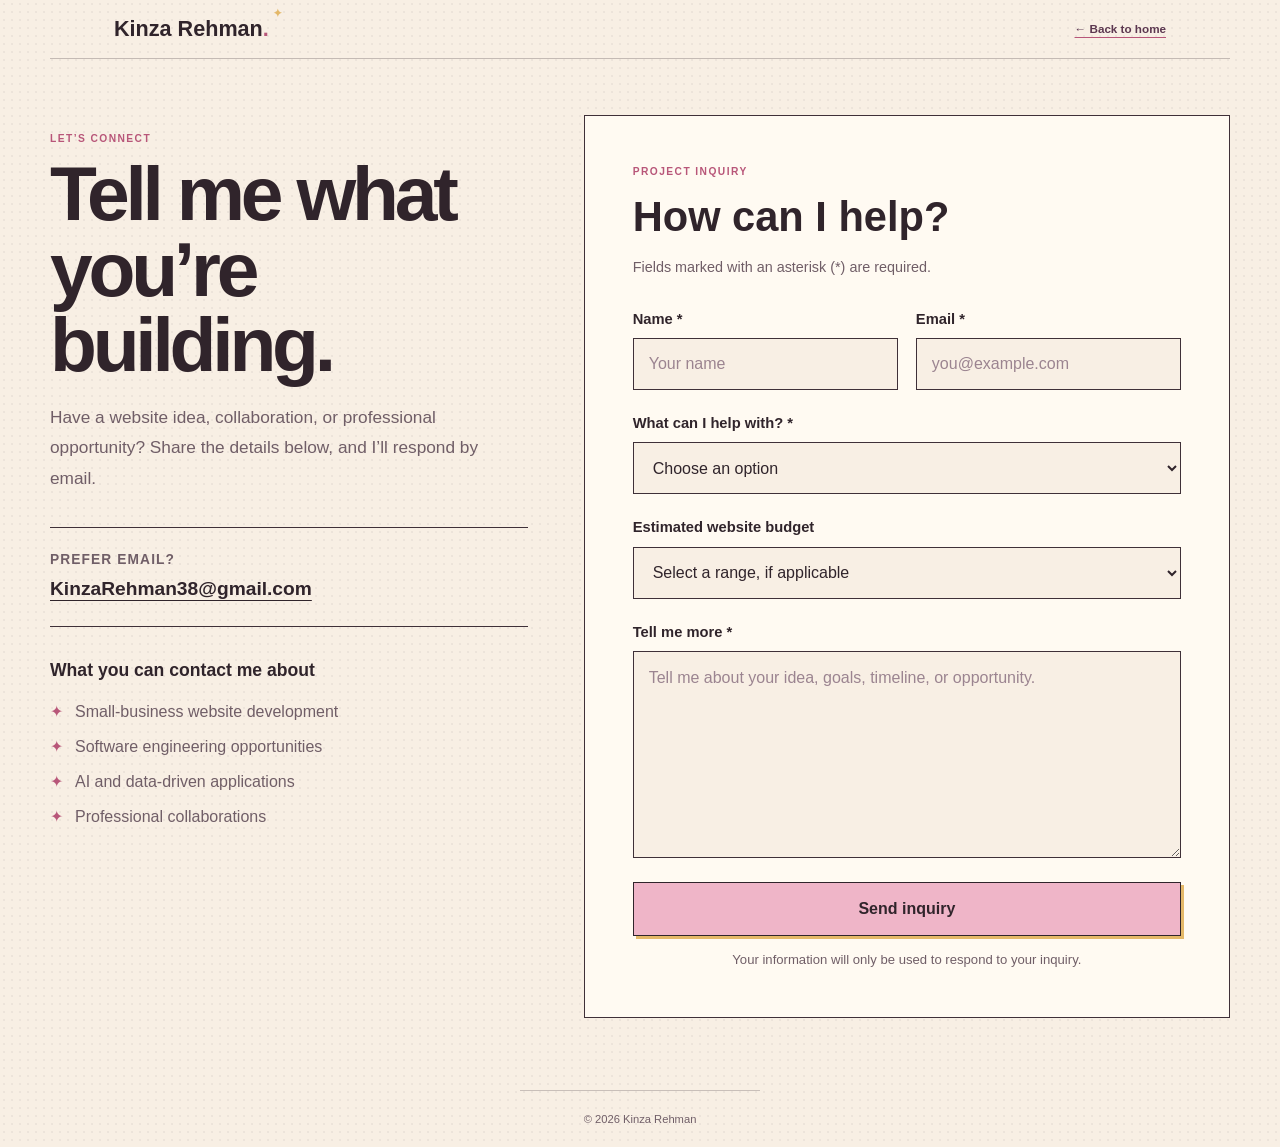
==== commit e5de6ea4: "updating site SEO" ====
--- a/contact.html
+++ b/contact.html
@@ -10,7 +10,7 @@
   <title>Contact | Kinza Rehman</title>
 
   <link rel="stylesheet" href="css/style.css">
-  <script src="js/script.js" defer></script>
+  <script src="JS/main.js" defer></script>
 </head>
 
 <body class="contact-page">
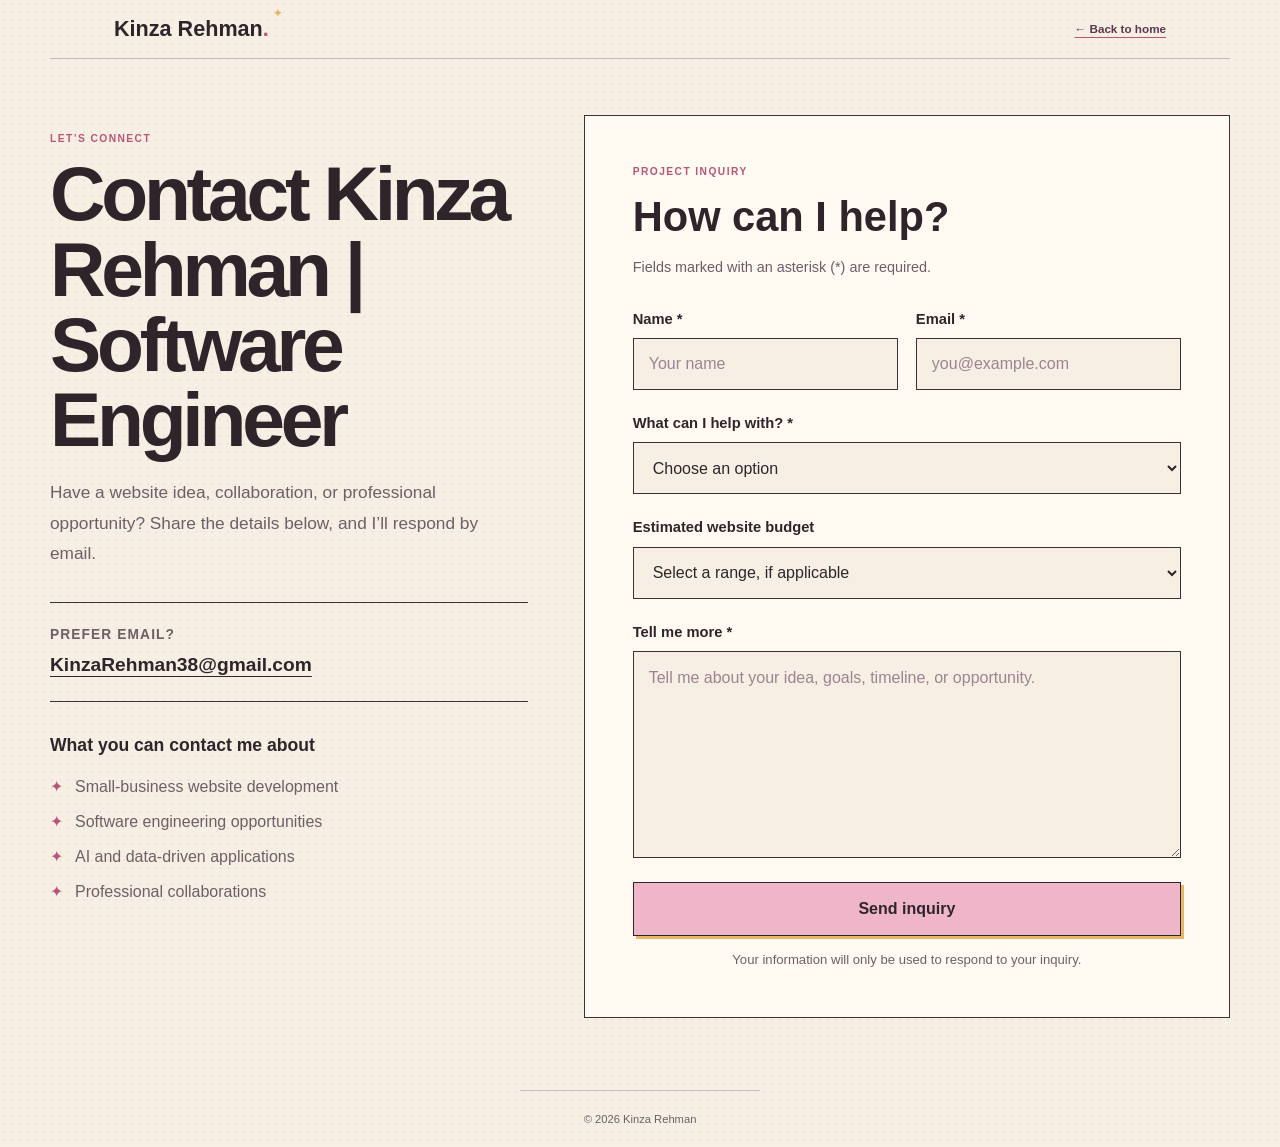
==== commit 746c2b4e: "chagning h1" ====
--- a/contact.html
+++ b/contact.html
@@ -26,7 +26,7 @@
     <section class="contact-intro" aria-labelledby="contact-title">
       <p class="eyebrow">Let’s connect</p>
 
-      <h1 id="contact-title">Tell me what you’re building.</h1>
+      <h1 id="contact-title">Contact Kinza Rehman | Software Engineer</h1>
 
       <p class="page-intro">
         Have a website idea, collaboration, or professional opportunity?
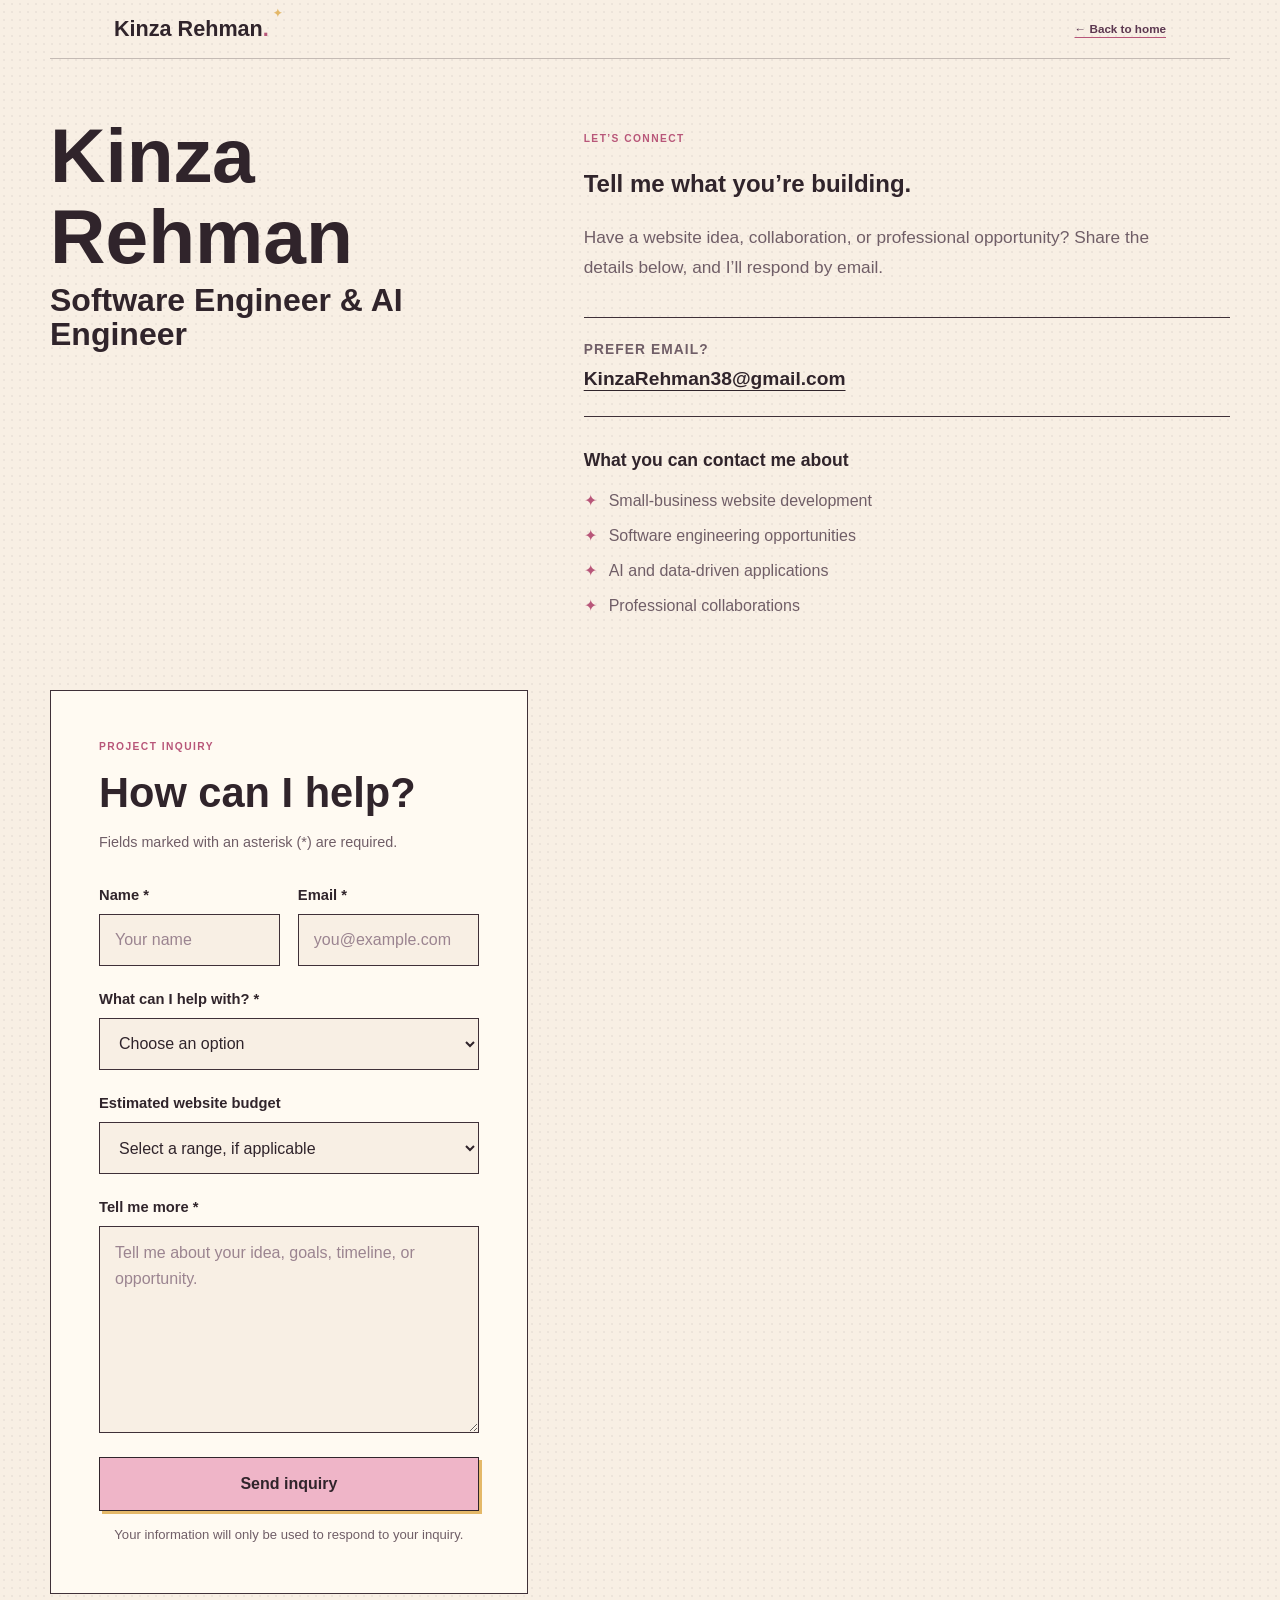
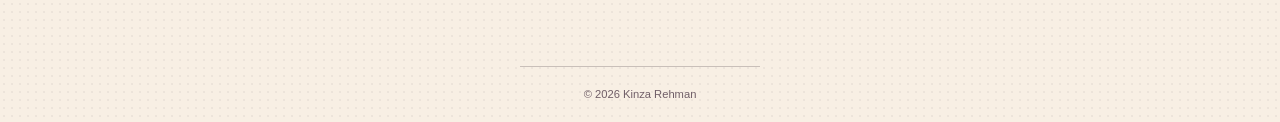
==== commit 5e8e51eb: "changing things" ====
--- a/contact.html
+++ b/contact.html
@@ -23,10 +23,14 @@
   </header>
 
   <main class="page contact-layout">
+    <h1 class="hero-title">
+    <span class="hero-name">Kinza Rehman</span>
+    <span class="hero-role">Software Engineer &amp; AI Engineer</span>
+    </h1>
     <section class="contact-intro" aria-labelledby="contact-title">
       <p class="eyebrow">Let’s connect</p>
 
-      <h1 id="contact-title">Contact Kinza Rehman | Software Engineer</h1>
+      <h2 id="contact-title">Tell me what you’re building.</h2>
 
       <p class="page-intro">
         Have a website idea, collaboration, or professional opportunity?
--- a/css/style.css
+++ b/css/style.css
@@ -60,7 +60,23 @@
 
   background-size: 8px 8px;
 }
-
+.hero-title {
+  margin: 0 0 1rem;
+  line-height: 1.05;
+}
+
+.hero-name {
+  display: block;
+  font-size: clamp(2.5rem, 6vw, 5rem);
+}
+
+.hero-role {
+  display: block;
+  margin-top: 0.5rem;
+  color: var(--deep);
+  font-size: clamp(1.25rem, 2.5vw, 2rem);
+  font-weight: 600;
+}
 img {
   display: block;
   max-width: 100%;
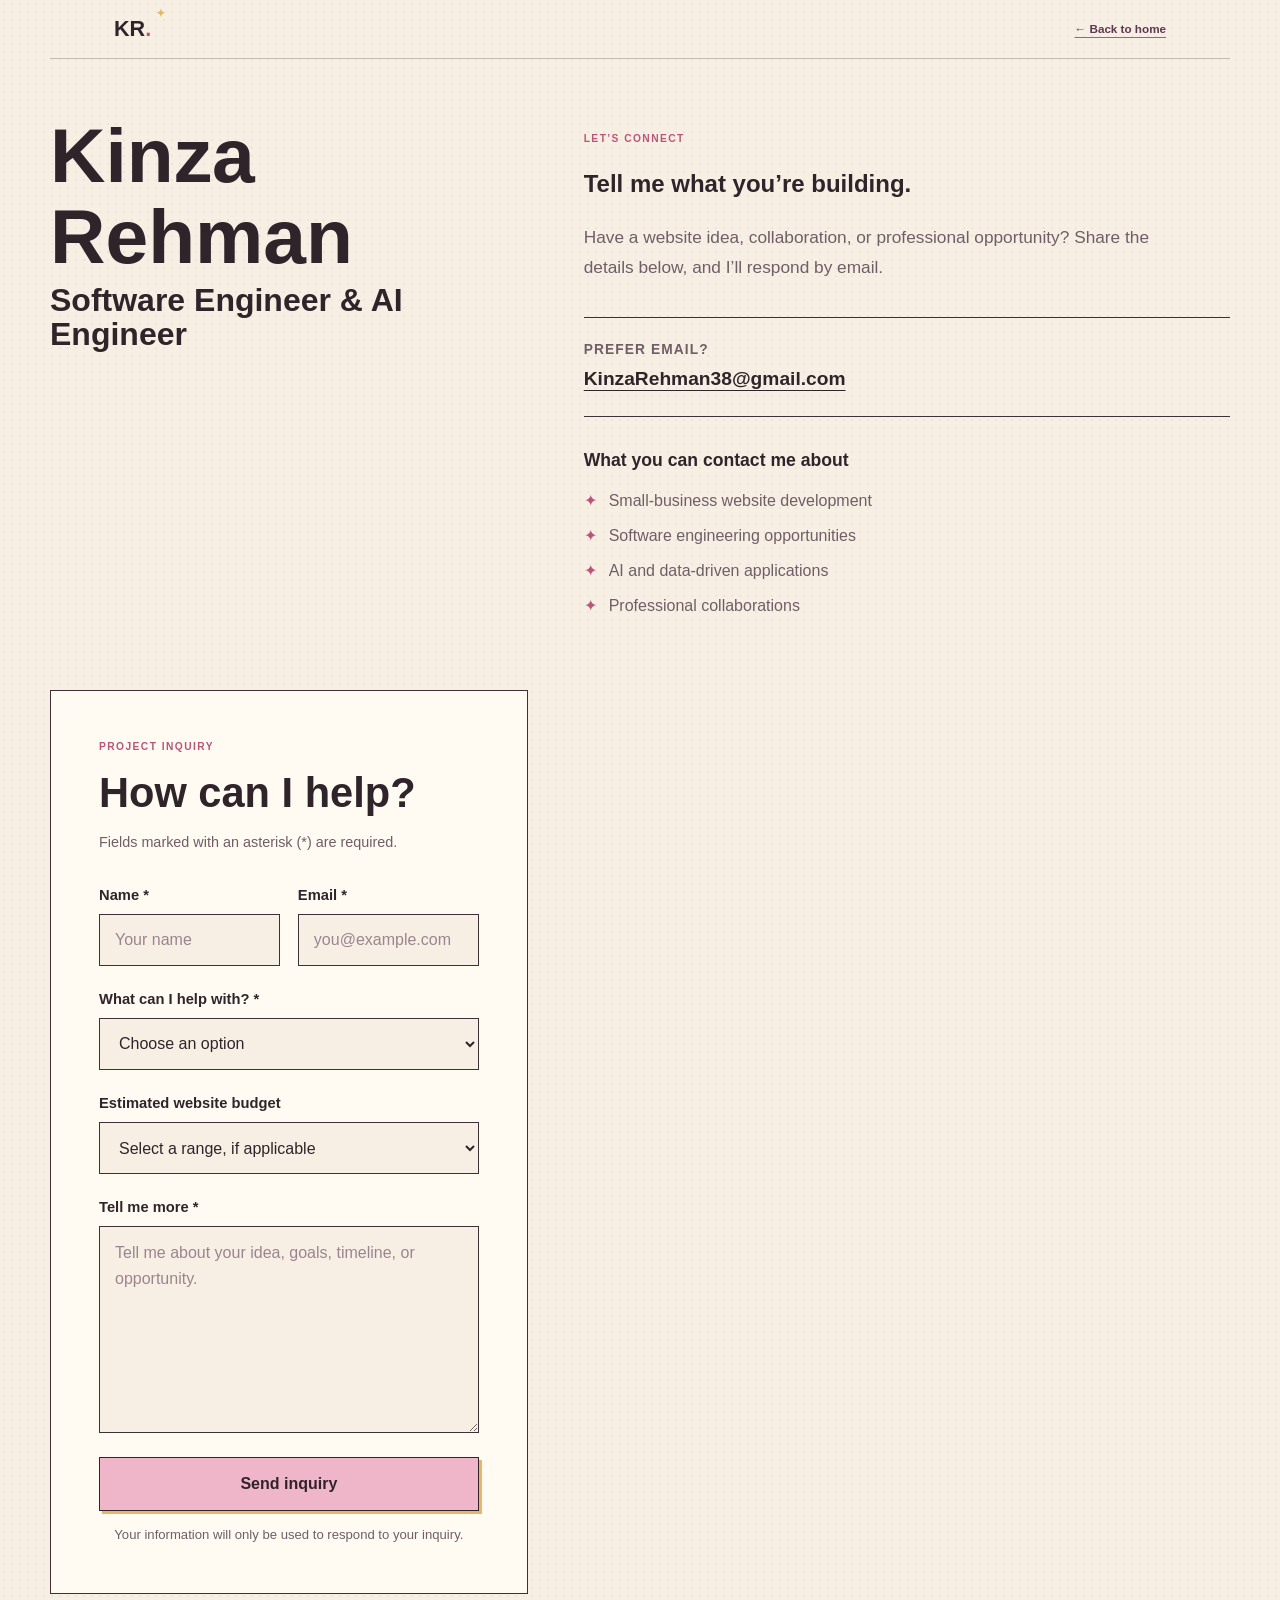
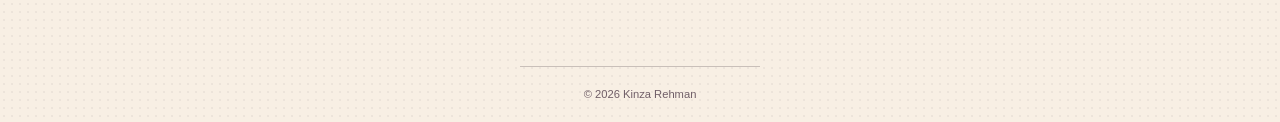
==== commit a6110f28: "chaing things" ====
--- a/contact.html
+++ b/contact.html
@@ -16,7 +16,7 @@
 <body class="contact-page">
   <header class="site-header">
     <a class="logo" href="index.html">
-      Kinza Rehman<span>.</span>
+      KR<span>.</span>
     </a>
 
     <a class="text-link" href="index.html">← Back to home</a>
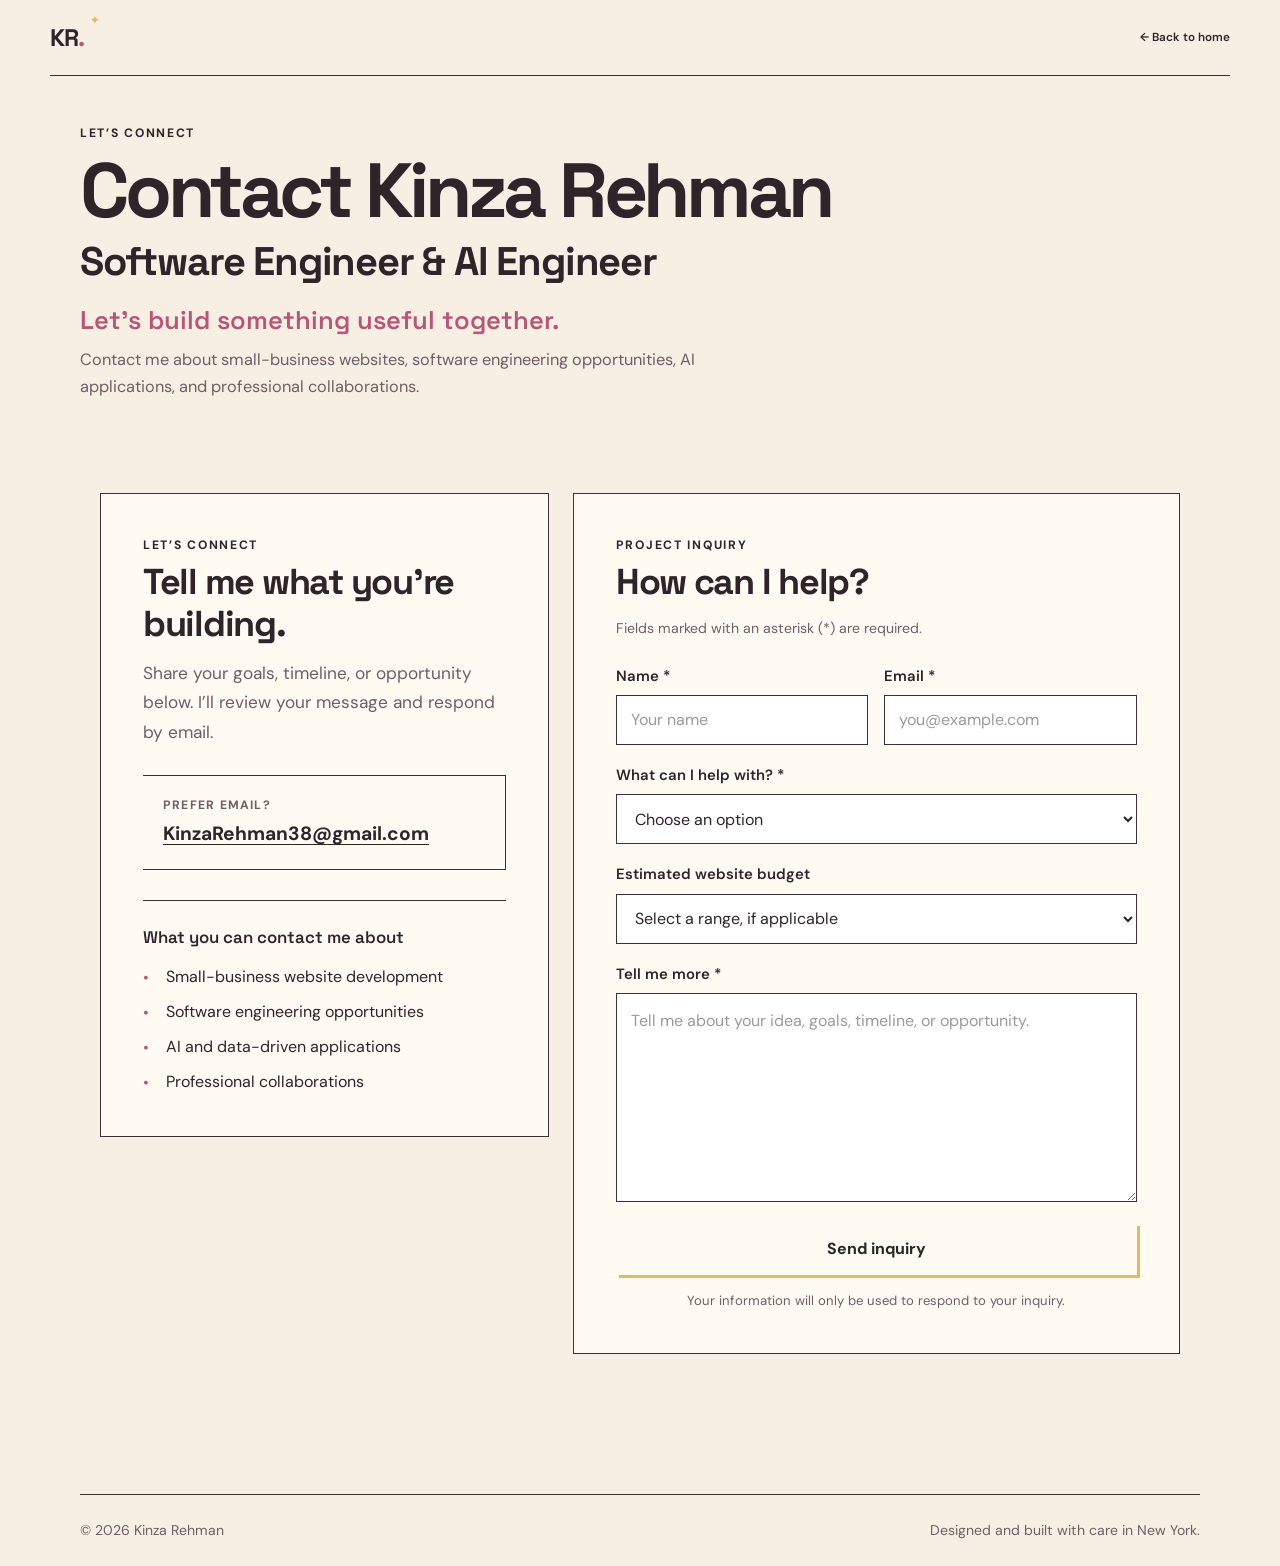
==== commit b17ae979: "website" ====
--- a/contact.html
+++ b/contact.html
@@ -3,157 +3,193 @@
 <head>
   <meta charset="UTF-8">
   <meta name="viewport" content="width=device-width, initial-scale=1">
+
   <meta
     name="description"
     content="Contact Kinza Rehman about website projects, collaborations, and software engineering opportunities."
   >
+
   <title>Contact | Kinza Rehman</title>
 
+  <link rel="preconnect" href="https://fonts.googleapis.com">
+  <link rel="preconnect" href="https://fonts.gstatic.com" crossorigin>
+
+  <link
+    href="https://fonts.googleapis.com/css2?family=DM+Sans:wght@400;500;600;700&family=Space+Grotesk:wght@600;700&display=swap"
+    rel="stylesheet"
+  >
   <link rel="stylesheet" href="css/style.css">
+  <link rel="stylesheet" href="css/contact.css">
   <script src="JS/main.js" defer></script>
+
 </head>
 
 <body class="contact-page">
-  <header class="site-header">
-    <a class="logo" href="index.html">
+  <a class="skip-link" href="#main-content">Skip to content</a>
+
+  <header class="site-header contact-header">
+    <a class="logo" href="index.html" aria-label="Kinza Rehman homepage">
       KR<span>.</span>
     </a>
 
     <a class="text-link" href="index.html">← Back to home</a>
   </header>
 
-  <main class="page contact-layout">
-    <h1 class="hero-title">
-    <span class="hero-name">Kinza Rehman</span>
-    <span class="hero-role">Software Engineer &amp; AI Engineer</span>
-    </h1>
-    <section class="contact-intro" aria-labelledby="contact-title">
+  <main class="contact-main" id="main-content">
+    <header class="contact-hero">
       <p class="eyebrow">Let’s connect</p>
 
-      <h2 id="contact-title">Tell me what you’re building.</h2>
+      <h1>
+        Contact Kinza Rehman
+        <span>Software Engineer &amp; AI Engineer</span>
+      </h1>
 
-      <p class="page-intro">
-        Have a website idea, collaboration, or professional opportunity?
-        Share the details below, and I’ll respond by email.
+      <p class="contact-tagline">
+        Let’s build something useful together.
       </p>
 
-      <div class="contact-details">
-        <p class="contact-details-label">Prefer email?</p>
+      <p>
+        Contact me about small-business websites, software engineering
+        opportunities, AI applications, and professional collaborations.
+      </p>
+    </header>
 
-        <a
-          class="contact-email"
-          href="mailto:KinzaRehman38@gmail.com"
+    <div class="contact-layout">
+      <!-- CONTACT INFORMATION -->
+      <section class="contact-intro" aria-labelledby="contact-information-title">
+        <p class="eyebrow">Let’s connect</p>
+
+        <h2 id="contact-information-title">
+          Tell me what you’re building.
+        </h2>
+
+        <p class="page-intro">
+          Share your goals, timeline, or opportunity below. I’ll review your
+          message and respond by email.
+        </p>
+
+        <div class="contact-details">
+          <p class="contact-details-label">Prefer email?</p>
+
+          <a
+            class="contact-email"
+            href="mailto:KinzaRehman38@gmail.com"
+          >
+            KinzaRehman38@gmail.com
+          </a>
+        </div>
+
+        <div class="contact-expectations">
+          <h3>What you can contact me about</h3>
+
+          <ul>
+            <li>Small-business website development</li>
+            <li>Software engineering opportunities</li>
+            <li>AI and data-driven applications</li>
+            <li>Professional collaborations</li>
+          </ul>
+        </div>
+      </section>
+
+      <!-- CONTACT FORM -->
+      <section class="contact-form-panel" aria-labelledby="form-title">
+        <div class="form-heading">
+          <p class="eyebrow">Project inquiry</p>
+          <h2 id="form-title">How can I help?</h2>
+          <p>Fields marked with an asterisk (*) are required.</p>
+        </div>
+
+        <form
+          class="contact-form"
+          action="https://formspree.io/f/YOUR_FORM_ID"
+          method="POST"
         >
-          KinzaRehman38@gmail.com
-        </a>
-      </div>
+          <div class="form-row">
+            <div class="form-field">
+              <label for="name">Name *</label>
 
-      <div class="contact-expectations">
-        <h2>What you can contact me about</h2>
+              <input
+                id="name"
+                name="name"
+                type="text"
+                autocomplete="name"
+                placeholder="Your name"
+                required
+              >
+            </div>
 
-        <ul>
-          <li>Small-business website development</li>
-          <li>Software engineering opportunities</li>
-          <li>AI and data-driven applications</li>
-          <li>Professional collaborations</li>
-        </ul>
-      </div>
-    </section>
+            <div class="form-field">
+              <label for="email">Email *</label>
 
-    <section class="contact-form-panel" aria-labelledby="form-title">
-      <div class="form-heading">
-        <p class="eyebrow">Project inquiry</p>
-        <h2 id="form-title">How can I help?</h2>
-        <p>Fields marked with an asterisk (*) are required.</p>
-      </div>
-
-      <form
-        class="contact-form"
-        action="https://formspree.io/f/YOUR_FORM_ID"
-        method="POST"
-      >
-        <div class="form-row">
-          <div class="form-field">
-            <label for="name">Name *</label>
-            <input
-              id="name"
-              name="name"
-              type="text"
-              autocomplete="name"
-              placeholder="Your name"
-              required
-            >
+              <input
+                id="email"
+                name="email"
+                type="email"
+                autocomplete="email"
+                placeholder="you@example.com"
+                required
+              >
+            </div>
           </div>
 
           <div class="form-field">
-            <label for="email">Email *</label>
-            <input
-              id="email"
-              name="email"
-              type="email"
-              autocomplete="email"
-              placeholder="you@example.com"
+            <label for="reason">What can I help with? *</label>
+
+            <select id="reason" name="reason" required>
+              <option value="" disabled selected>Choose an option</option>
+              <option value="website-project">Website project</option>
+              <option value="job-opportunity">Job opportunity</option>
+              <option value="collaboration">Collaboration</option>
+              <option value="other">Other</option>
+            </select>
+          </div>
+
+          <div class="form-field">
+            <label for="budget">Estimated website budget</label>
+
+            <select id="budget" name="budget">
+              <option value="" selected>Select a range, if applicable</option>
+              <option value="500-1000">$500–$1,000</option>
+              <option value="1000-2500">$1,000–$2,500</option>
+              <option value="2500-plus">$2,500+</option>
+              <option value="not-sure">I’m not sure yet</option>
+              <option value="not-applicable">Not applicable</option>
+            </select>
+          </div>
+
+          <div class="form-field">
+            <label for="message">Tell me more *</label>
+
+            <textarea
+              id="message"
+              name="message"
+              rows="7"
+              placeholder="Tell me about your idea, goals, timeline, or opportunity."
               required
-            >
+            ></textarea>
           </div>
-        </div>
 
-        <div class="form-field">
-          <label for="reason">What can I help with? *</label>
+          <input
+            type="hidden"
+            name="_subject"
+            value="New portfolio inquiry"
+          >
 
-          <select id="reason" name="reason" required>
-            <option value="" disabled selected>Choose an option</option>
-            <option value="website-project">Website project</option>
-            <option value="job-opportunity">Job opportunity</option>
-            <option value="collaboration">Collaboration</option>
-            <option value="other">Other</option>
-          </select>
-        </div>
+          <button class="button primary submit-button" type="submit">
+            Send inquiry
+          </button>
 
-        <div class="form-field">
-          <label for="budget">Estimated website budget</label>
-
-          <select id="budget" name="budget">
-            <option value="" selected>Select a range, if applicable</option>
-            <option value="500-1000">$500–$1,000</option>
-            <option value="1000-2500">$1,000–$2,500</option>
-            <option value="2500-plus">$2,500+</option>
-            <option value="not-sure">I’m not sure yet</option>
-            <option value="not-applicable">Not applicable</option>
-          </select>
-        </div>
-
-        <div class="form-field">
-          <label for="message">Tell me more *</label>
-
-          <textarea
-            id="message"
-            name="message"
-            rows="7"
-            placeholder="Tell me about your idea, goals, timeline, or opportunity."
-            required
-          ></textarea>
-        </div>
-
-        <input
-          type="hidden"
-          name="_subject"
-          value="New portfolio inquiry"
-        >
-
-        <button class="button primary submit-button" type="submit">
-          Send inquiry
-        </button>
-
-        <p class="privacy-note">
-          Your information will only be used to respond to your inquiry.
-        </p>
-      </form>
-    </section>
+          <p class="privacy-note">
+            Your information will only be used to respond to your inquiry.
+          </p>
+        </form>
+      </section>
+    </div>
   </main>
 
   <footer class="site-footer">
     <p>© <span id="year"></span> Kinza Rehman</p>
+    <p>Designed and built with care in New York.</p>
   </footer>
 </body>
 </html>
--- a/css/style.css
+++ b/css/style.css
@@ -729,11 +729,40 @@
 
 .placeholder-content p {
   margin: 0;
-
   color: var(--plum);
-
   font-size: 0.76rem;
   font-weight: 700;
+}
+.project-preview {
+  position: relative;
+  width: 100%;
+  aspect-ratio: 16 / 10;
+  overflow: hidden;
+  background: var(--blush);
+}
+
+.project-preview a {
+  display: block;
+  width: 100%;
+  height: 100%;
+}
+
+.project-preview img {
+  display: block;
+  width: 100%;
+  height: 100%;
+  object-fit: cover;
+  object-position: top;
+  transition: transform 0.3s ease;
+}
+
+.project-preview a:hover img {
+  transform: scale(1.03);
+}
+
+.project-link-disabled {
+  color: var(--muted);
+  font-weight: 600;
 }
 /* =========================================
    IFRAME
@@ -1578,3 +1607,5 @@
     grid-template-columns: 1fr;
   }
 }
+
+
--- a/css/contact.css
+++ b/css/contact.css
@@ -0,0 +1,552 @@
+/* =========================================
+   CONTACT PAGE
+========================================= */
+
+.contact-page {
+  min-height: 100vh;
+  margin: 0;
+  background: var(--cream);
+  color: var(--ink);
+}
+
+
+/* =========================================
+   ACCESSIBILITY
+========================================= */
+
+.skip-link {
+  position: fixed;
+  top: 12px;
+  left: 12px;
+  z-index: 1000;
+  padding: 10px 16px;
+  border: 1px solid var(--deep);
+  background: var(--paper);
+  color: var(--deep);
+  font-weight: 700;
+  text-decoration: none;
+  transform: translateY(-160%);
+}
+
+.skip-link:focus {
+  transform: translateY(0);
+}
+
+
+/* =========================================
+   HEADER
+========================================= */
+
+.contact-header {
+  display: flex;
+  width: min(1120px, calc(100% - 40px));
+  min-height: 76px;
+  margin: 0 auto;
+  padding: 16px 0;
+  align-items: center;
+  justify-content: space-between;
+  border-bottom: 1px solid var(--line);
+}
+
+.contact-header .logo {
+  color: var(--ink);
+  font-family: "Space Grotesk", sans-serif;
+  font-size: 1.5rem;
+  font-weight: 700;
+  letter-spacing: -0.04em;
+  text-decoration: none;
+}
+
+.contact-header .logo span {
+  color: var(--rose);
+}
+
+.contact-header .text-link {
+  color: var(--deep);
+  font-weight: 600;
+  text-decoration: none;
+}
+
+.contact-header .text-link:hover {
+  color: var(--rose);
+  text-decoration: underline;
+  text-underline-offset: 5px;
+}
+
+.contact-header a:focus-visible {
+  outline: 3px solid rgba(125, 62, 88, 0.2);
+  outline-offset: 5px;
+}
+
+
+/* =========================================
+   MAIN CONTAINER
+========================================= */
+
+.contact-main {
+  width: min(1120px, calc(100% - 40px));
+  margin: 0 auto;
+  padding: 48px 0 68px;
+}
+
+
+/* =========================================
+   CONTACT HERO
+========================================= */
+
+.contact-hero {
+  max-width: 780px;
+  margin-bottom: 36px;
+}
+
+.contact-hero .eyebrow {
+  margin: 0 0 10px;
+}
+
+.contact-hero h1 {
+  margin: 0 0 18px;
+  color: var(--ink);
+  font-family: "Space Grotesk", sans-serif;
+  font-size: clamp(2.5rem, 6vw, 4.8rem);
+  font-weight: 700;
+  line-height: 1;
+  letter-spacing: -0.055em;
+}
+
+.contact-hero h1 span {
+  display: block;
+  margin-top: 10px;
+  color: var(--deep);
+  font-size: 0.52em;
+  line-height: 1.15;
+  letter-spacing: -0.03em;
+}
+
+.contact-tagline {
+  margin: 0 0 8px;
+  color: var(--rose);
+  font-family: "Space Grotesk", sans-serif;
+  font-size: clamp(1.2rem, 2.5vw, 1.6rem);
+  font-weight: 600;
+  line-height: 1.35;
+}
+
+.contact-hero > p:last-child {
+  max-width: 680px;
+  margin: 0;
+  color: var(--muted);
+  font-size: 1.02rem;
+  line-height: 1.7;
+}
+
+
+/* =========================================
+   EYEBROWS
+========================================= */
+
+.contact-page .eyebrow {
+  color: var(--deep);
+  font-size: 0.76rem;
+  font-weight: 700;
+  letter-spacing: 0.14em;
+  text-transform: uppercase;
+}
+
+
+/* =========================================
+   TWO-COLUMN LAYOUT
+========================================= */
+
+.contact-layout {
+  display: grid;
+  grid-template-columns:
+    minmax(0, 0.85fr)
+    minmax(0, 1.15fr);
+  gap: 24px;
+  align-items: start;
+}
+
+.contact-intro,
+.contact-form-panel {
+  border: 1px solid var(--line);
+  border-radius: 0;
+  background: var(--paper);
+}
+
+
+/* =========================================
+   CONTACT INFORMATION
+========================================= */
+
+.contact-intro {
+  padding: clamp(28px, 4vw, 42px);
+}
+
+.contact-intro h2,
+.contact-form-panel h2 {
+  margin: 8px 0 14px;
+  color: var(--ink);
+  font-family: "Space Grotesk", sans-serif;
+  font-size: clamp(1.65rem, 3vw, 2.25rem);
+  font-weight: 700;
+  line-height: 1.15;
+  letter-spacing: -0.035em;
+}
+
+.contact-intro .page-intro {
+  margin: 0;
+  color: var(--muted);
+  line-height: 1.7;
+}
+
+
+/* =========================================
+   EMAIL BOX
+========================================= */
+
+.contact-details {
+  margin: 28px 0;
+  padding: 20px;
+  border: 1px solid var(--line);
+  border-left: 4px solid var(--deep);
+  background: var(--blush);
+}
+
+.contact-details-label {
+  margin: 0 0 6px;
+  color: var(--muted);
+  font-size: 0.76rem;
+  font-weight: 700;
+  letter-spacing: 0.1em;
+  text-transform: uppercase;
+}
+
+.contact-email {
+  display: inline-block;
+  max-width: 100%;
+  color: var(--deep);
+  font-weight: 700;
+  overflow-wrap: anywhere;
+  text-decoration-thickness: 1px;
+  text-underline-offset: 4px;
+}
+
+.contact-email:hover {
+  color: var(--rose);
+}
+
+.contact-email:focus-visible {
+  outline: 3px solid rgba(125, 62, 88, 0.2);
+  outline-offset: 4px;
+}
+
+
+/* =========================================
+   CONTACT REASONS
+========================================= */
+
+.contact-expectations {
+  padding-top: 24px;
+  border-top: 1px solid var(--line);
+}
+
+.contact-expectations h3 {
+  margin: 0 0 15px;
+  color: var(--deep);
+  font-family: "Space Grotesk", sans-serif;
+  font-size: 1.05rem;
+  font-weight: 600;
+}
+
+.contact-expectations ul {
+  display: grid;
+  gap: 11px;
+  margin: 0;
+  padding: 0;
+  list-style: none;
+}
+
+.contact-expectations li {
+  position: relative;
+  padding-left: 23px;
+  color: var(--ink);
+  line-height: 1.5;
+}
+
+.contact-expectations li::before {
+  position: absolute;
+  top: 1px;
+  left: 0;
+  color: var(--rose);
+  content: "•";
+}
+
+
+/* =========================================
+   FORM PANEL
+========================================= */
+
+.contact-form-panel {
+  padding: clamp(28px, 4vw, 42px);
+}
+
+.form-heading {
+  margin-bottom: 26px;
+}
+
+.form-heading .eyebrow {
+  margin: 0;
+}
+
+.form-heading > p:last-child {
+  margin: 0;
+  color: var(--muted);
+  font-size: 0.88rem;
+  line-height: 1.5;
+}
+
+
+/* =========================================
+   FORM
+========================================= */
+
+.contact-form {
+  display: grid;
+  gap: 19px;
+}
+
+.form-row {
+  display: grid;
+  grid-template-columns: repeat(2, minmax(0, 1fr));
+  gap: 16px;
+}
+
+.form-field {
+  display: grid;
+  min-width: 0;
+  gap: 8px;
+}
+
+.form-field label {
+  color: var(--ink);
+  font-size: 0.93rem;
+  font-weight: 600;
+}
+
+.contact-form input,
+.contact-form select,
+.contact-form textarea {
+  width: 100%;
+  margin: 0;
+  border: 1px solid var(--line);
+  border-radius: 0;
+  background: #fff;
+  color: var(--ink);
+  font-family: "DM Sans", sans-serif;
+  font-size: 1rem;
+  transition:
+    border-color 0.2s ease,
+    background-color 0.2s ease;
+}
+
+.contact-form input,
+.contact-form select {
+  min-height: 50px;
+  padding: 0 14px;
+}
+
+.contact-form select {
+  cursor: pointer;
+}
+
+.contact-form textarea {
+  min-height: 165px;
+  padding: 14px;
+  line-height: 1.6;
+  resize: vertical;
+}
+
+.contact-form input::placeholder,
+.contact-form textarea::placeholder {
+  color: var(--muted);
+  opacity: 0.65;
+}
+
+.contact-form input:hover,
+.contact-form select:hover,
+.contact-form textarea:hover {
+  border-color: var(--peach);
+}
+
+.contact-form input:focus,
+.contact-form select:focus,
+.contact-form textarea:focus {
+  border-color: var(--deep);
+  outline: 3px solid rgba(125, 62, 88, 0.12);
+  outline-offset: 1px;
+}
+
+
+/* =========================================
+   SUBMIT BUTTON
+========================================= */
+
+.contact-form .submit-button {
+  width: 100%;
+  min-height: 52px;
+  margin: 2px 0 0;
+  border: 1px solid var(--deep);
+  border-radius: 0;
+  background: var(--blush);
+  color: #272727;
+  cursor: pointer;
+  font-family: "DM Sans", sans-serif;
+  font-size: 1rem;
+  font-weight: 700;
+  transition:
+    background-color 0.2s ease,
+    border-color 0.2s ease;
+}
+
+.contact-form .submit-button:hover {
+  border-color: var(--rose);
+  background: var(--rose);
+}
+
+.contact-form .submit-button:active {
+  background: var(--ink);
+}
+
+.contact-form .submit-button:focus-visible {
+  outline: 3px solid rgba(125, 62, 88, 0.2);
+  outline-offset: 4px;
+}
+
+
+/* =========================================
+   PRIVACY NOTE
+========================================= */
+
+.privacy-note {
+  margin: -3px 0 0;
+  color: var(--muted);
+  font-size: 0.82rem;
+  line-height: 1.5;
+  text-align: center;
+}
+
+
+/* =========================================
+   FOOTER
+========================================= */
+
+.contact-page .site-footer {
+  display: flex;
+  width: min(1120px, calc(100% - 40px));
+  margin: 0 auto;
+  padding: 25px 0;
+  align-items: center;
+  justify-content: space-between;
+  gap: 20px;
+  border-top: 1px solid var(--line);
+  color: var(--muted);
+  font-size: 0.88rem;
+}
+
+.contact-page .site-footer p {
+  margin: 0;
+}
+
+
+/* =========================================
+   TABLET
+========================================= */
+
+@media (max-width: 850px) {
+  .contact-main {
+    padding-top: 36px;
+  }
+
+  .contact-layout {
+    grid-template-columns: 1fr;
+  }
+
+  .contact-hero {
+    margin-bottom: 28px;
+  }
+}
+
+
+/* =========================================
+   MOBILE
+========================================= */
+
+@media (max-width: 600px) {
+  .contact-header,
+  .contact-main,
+  .contact-page .site-footer {
+    width: min(100% - 24px, 1120px);
+  }
+
+  .contact-header {
+    min-height: 68px;
+    padding: 13px 0;
+  }
+
+  .contact-header .text-link {
+    font-size: 0.88rem;
+  }
+
+  .contact-main {
+    padding: 28px 0 48px;
+  }
+
+  .contact-hero h1 {
+    font-size: clamp(2.15rem, 11vw, 3.3rem);
+  }
+
+  .contact-hero h1 span {
+    margin-top: 8px;
+    font-size: 0.54em;
+    line-height: 1.2;
+  }
+
+  .contact-layout {
+    gap: 18px;
+  }
+
+  .contact-intro,
+  .contact-form-panel {
+    padding: 24px 19px;
+  }
+
+  .form-row {
+    grid-template-columns: 1fr;
+  }
+
+  .contact-details {
+    padding: 17px;
+  }
+
+  .contact-page .site-footer {
+    flex-direction: column;
+    align-items: flex-start;
+    padding: 21px 0;
+  }
+}
+
+
+/* =========================================
+   REDUCED MOTION
+========================================= */
+
+@media (prefers-reduced-motion: reduce) {
+  .contact-page *,
+  .contact-page *::before,
+  .contact-page *::after {
+    scroll-behavior: auto !important;
+    transition-duration: 0.01ms !important;
+    animation-duration: 0.01ms !important;
+    animation-iteration-count: 1 !important;
+  }
+}
